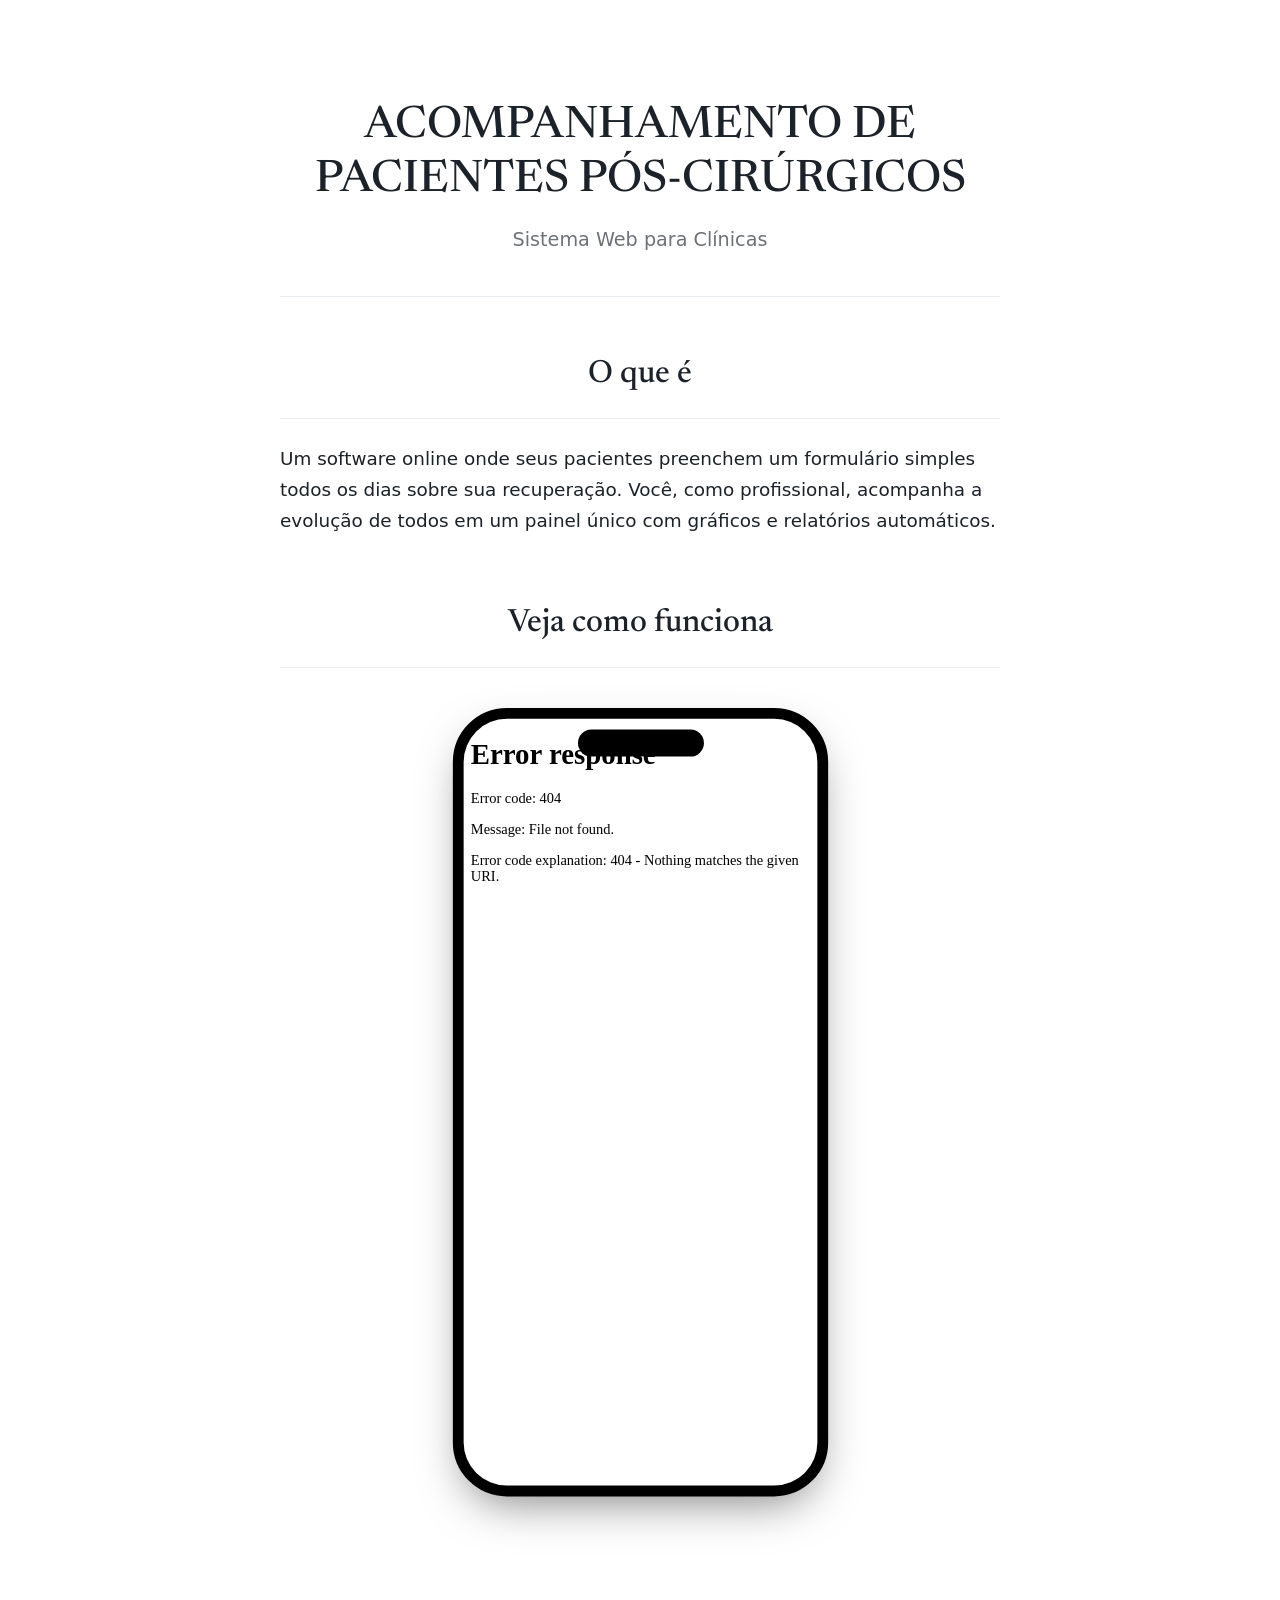
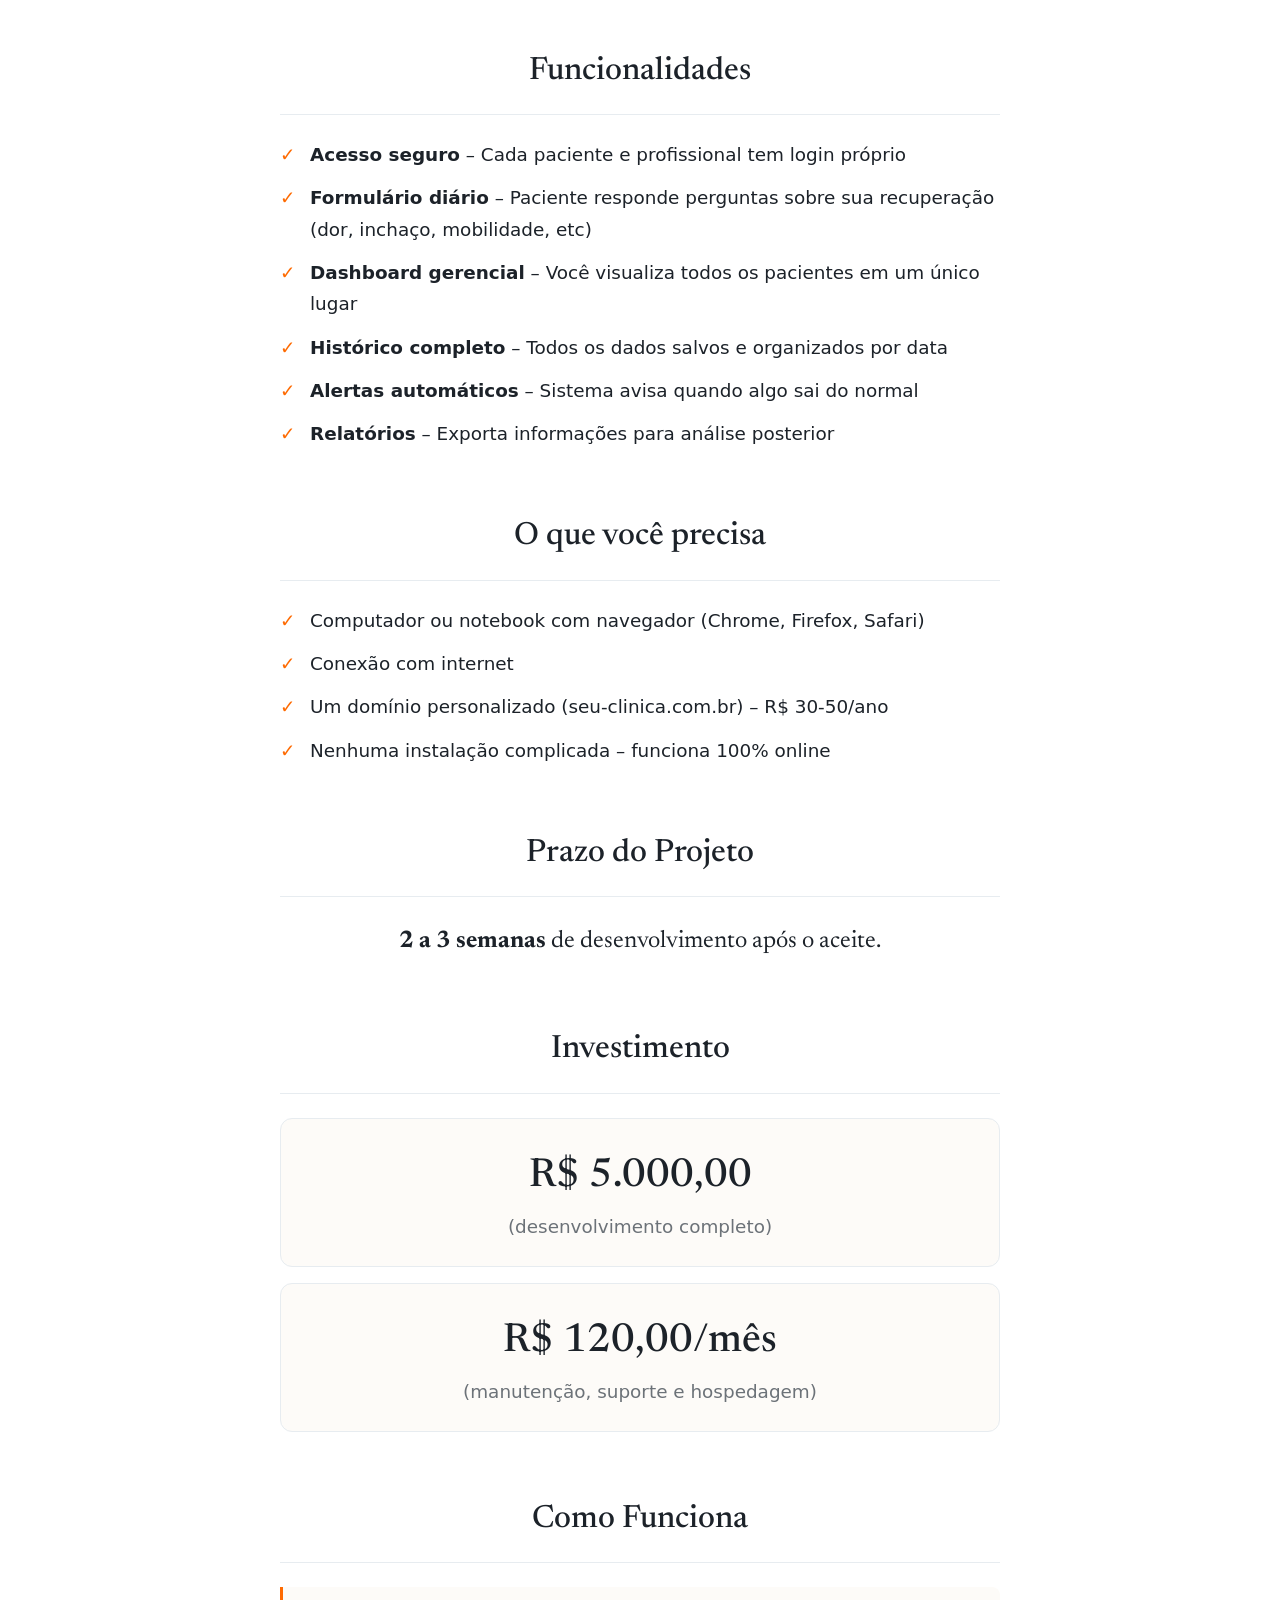
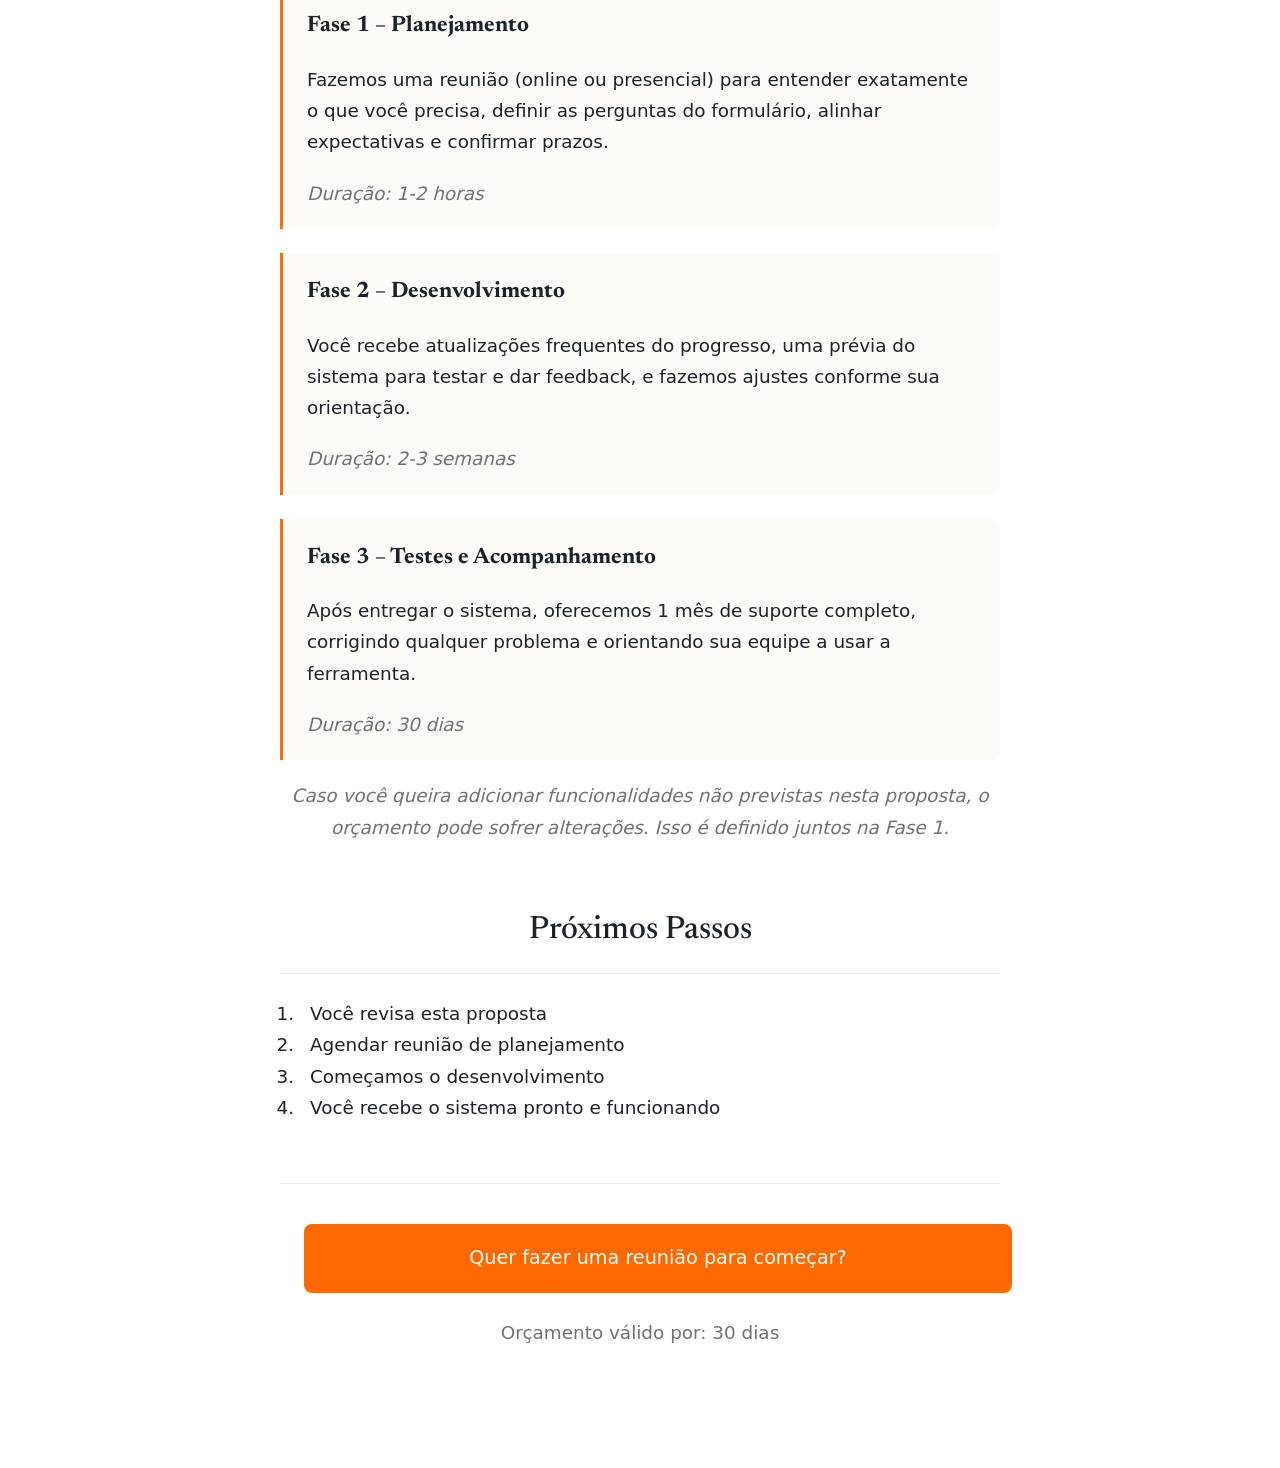
==== index.html @ 68b5a17e "Add files via upload" ====
<!DOCTYPE html>
<html lang="pt-BR">
<head>
    <meta charset="UTF-8">
    <meta name="viewport" content="width=device-width, initial-scale=1.0">
    <title>Proposta de Projeto | Acompanhamento Pós-Cirúrgico</title>
    <link rel="preconnect" href="https://fonts.googleapis.com">
    <link rel="preconnect" href="https://fonts.gstatic.com" crossorigin>
    <link href="https://fonts.googleapis.com/css2?family=Newsreader:ital,opsz,wght@0,6..72,400;0,6..72,500;0,6..72,700;1,6..72,400&display=swap" rel="stylesheet">
    <style>
        :root {
            --bg: oklch(100% 0 0);
            --surface: oklch(99% 0.005 80);
            --fg: oklch(25% 0.015 250);
            --muted: oklch(55% 0.012 250);
            --border: oklch(94% 0.008 250);
            --accent: oklch(70% 0.2 45);
            --font-display: 'Newsreader', 'Iowan Old Style', Georgia, serif;
            --font-body: system-ui, -apple-system, BlinkMacSystemFont, 'Segoe UI', Roboto, sans-serif;
        }

        body {
            background-color: var(--bg);
            color: var(--fg);
            font-family: var(--font-body);
            margin: 0;
            line-height: 1.7;
            font-size: 1.1rem;
        }

        .container {
            max-width: 720px;
            margin: 0 auto;
            padding: 40px 24px;
        }

        header {
            text-align: center;
            padding: 40px 0;
            border-bottom: 1px solid var(--border);
            margin-bottom: 50px;
        }

        header h1 {
            font-family: var(--font-display);
            font-size: 2.8rem;
            font-weight: 500;
            line-height: 1.2;
            margin: 0 0 16px 0;
        }

        header h2 {
            font-family: var(--font-body);
            font-size: 1.2rem;
            font-weight: 400;
            color: var(--muted);
            margin: 0;
        }

        section {
            margin-bottom: 60px;
        }

        h3 {
            font-family: var(--font-display);
            font-size: 2rem;
            font-weight: 500;
            margin-bottom: 24px;
            text-align: center;
            border-bottom: 1px solid var(--border);
            padding-bottom: 16px;
        }
        
        p, ul {
            margin-bottom: 20px;
        }

        ul {
            list-style: none;
            padding: 0;
        }

        ul li {
            position: relative;
            padding-left: 30px;
            margin-bottom: 12px;
        }

        ul li::before {
            content: '✓';
            position: absolute;
            left: 0;
            color: var(--accent);
            font-weight: 600;
        }

        .price-card {
            background: var(--surface);
            border: 1px solid var(--border);
            border-radius: 12px;
            padding: 24px;
            text-align: center;
            margin-bottom: 16px;
        }

        .price-card .price {
            font-family: var(--font-display);
            font-size: 2.5rem;
            font-weight: 500;
            margin: 0;
        }

        .price-card .description {
            color: var(--muted);
            margin: 0;
        }

        .timeline {
            display: flex;
            flex-direction: column;
            gap: 24px;
        }

        .timeline-item {
            background: var(--surface);
            border-left: 3px solid var(--accent);
            padding: 20px 24px;
            border-radius: 0 8px 8px 0;
        }
        
        .timeline-item h4 {
            font-family: var(--font-display);
            font-size: 1.4rem;
            margin: 0 0 8px 0;
        }
        .timeline-item em {
            color: var(--muted);
            font-style: italic;
        }

        .cta-button {
            display: block;
            width: 100%;
            padding: 18px;
            background-color: var(--accent);
            color: white;
            text-decoration: none;
            text-align: center;
            font-size: 1.2rem;
            font-weight: 500;
            border-radius: 8px;
            transition: opacity 0.2s ease;
        }
        .cta-button:hover {
            opacity: 0.9;
        }

        footer {
            text-align: center;
            padding: 40px 24px;
            border-top: 1px solid var(--border);
            color: var(--muted);
        }

        /* iPhone Frame */
        .iphone-frame {
            position: relative;
            width: 393px;
            height: 852px;
            margin: 40px auto;
            border: 12px solid black;
            border-radius: 60px;
            background: #111;
            box-shadow: 0 20px 50px -15px rgba(0,0,0,0.5);
            transform: scale(0.8);
            transform-origin: top center;
        }

        .iphone-frame .content {
            width: 100%;
            height: 100%;
            border-radius: 48px;
            overflow: hidden;
            background: white;
        }

        .iphone-frame iframe {
            width: 100%;
            height: 100%;
            border: none;
        }

        .iphone-frame .notch {
            position: absolute;
            top: 12px;
            left: 50%;
            transform: translateX(-50%);
            width: 140px;
            height: 30px;
            background: black;
            border-radius: 20px;
            z-index: 2;
        }
        
        @media (min-width: 768px) {
             body {
                font-size: 1.15rem;
             }
            .container {
                padding: 60px;
            }
             .iphone-frame {
                transform: scale(0.9);
            }
        }
    </style>
</head>
<body>

    <div class="container">
        <header>
            <h1>ACOMPANHAMENTO DE PACIENTES PÓS-CIRÚRGICOS</h1>
            <h2>Sistema Web para Clínicas</h2>
        </header>

        <main>
            <section id="o-que-e">
                <h3>O que é</h3>
                <p>Um software online onde seus pacientes preenchem um formulário simples todos os dias sobre sua recuperação. Você, como profissional, acompanha a evolução de todos em um painel único com gráficos e relatórios automáticos.</p>
            </section>
            
            <section id="demo">
                <h3>Veja como funciona</h3>
                <div class="iphone-frame">
                    <div class="notch"></div>
                    <div class="content">
                        <iframe src="form.html" title="Demonstração do Formulário"></iframe>
                    </div>
                </div>
            </section>

            <section id="funcionalidades">
                <h3>Funcionalidades</h3>
                <ul>
                    <li><strong>Acesso seguro</strong> – Cada paciente e profissional tem login próprio</li>
                    <li><strong>Formulário diário</strong> – Paciente responde perguntas sobre sua recuperação (dor, inchaço, mobilidade, etc)</li>
                    <li><strong>Dashboard gerencial</strong> – Você visualiza todos os pacientes em um único lugar</li>
                    <li><strong>Histórico completo</strong> – Todos os dados salvos e organizados por data</li>
                    <li><strong>Alertas automáticos</strong> – Sistema avisa quando algo sai do normal</li>
                    <li><strong>Relatórios</strong> – Exporta informações para análise posterior</li>
                </ul>
            </section>

            <section id="requisitos">
                <h3>O que você precisa</h3>
                 <ul>
                    <li>Computador ou notebook com navegador (Chrome, Firefox, Safari)</li>
                    <li>Conexão com internet</li>
                    <li>Um domínio personalizado (seu-clinica.com.br) – R$ 30-50/ano</li>
                    <li>Nenhuma instalação complicada – funciona 100% online</li>
                </ul>
            </section>

            <section id="prazo">
                <h3>Prazo do Projeto</h3>
                <p style="text-align: center; font-size: 1.5rem; font-family: var(--font-display);"><strong>2 a 3 semanas</strong> de desenvolvimento após o aceite.</p>
            </section>

            <section id="investimento">
                <h3>Investimento</h3>
                <div class="price-card">
                    <p class="price">R$ 5.000,00</p>
                    <p class="description">(desenvolvimento completo)</p>
                </div>
                <div class="price-card">
                    <p class="price">R$ 120,00/mês</p>
                    <p class="description">(manutenção, suporte e hospedagem)</p>
                </div>
            </section>

            <section id="como-funciona">
                <h3>Como Funciona</h3>
                <div class="timeline">
                    <div class="timeline-item">
                        <h4>Fase 1 – Planejamento</h4>
                        <p>Fazemos uma reunião (online ou presencial) para entender exatamente o que você precisa, definir as perguntas do formulário, alinhar expectativas e confirmar prazos.</p>
                        <em>Duração: 1-2 horas</em>
                    </div>
                    <div class="timeline-item">
                        <h4>Fase 2 – Desenvolvimento</h4>
                        <p>Você recebe atualizações frequentes do progresso, uma prévia do sistema para testar e dar feedback, e fazemos ajustes conforme sua orientação.</p>
                        <em>Duração: 2-3 semanas</em>
                    </div>
                    <div class="timeline-item">
                        <h4>Fase 3 – Testes e Acompanhamento</h4>
                        <p>Após entregar o sistema, oferecemos 1 mês de suporte completo, corrigindo qualquer problema e orientando sua equipe a usar a ferramenta.</p>
                        <em>Duração: 30 dias</em>
                    </div>
                </div>
                 <p style="margin-top: 20px; color: var(--muted); font-style: italic; text-align: center;">Caso você queira adicionar funcionalidades não previstas nesta proposta, o orçamento pode sofrer alterações. Isso é definido juntos na Fase 1.</p>
            </section>

            <section id="proximos-passos">
                <h3>Próximos Passos</h3>
                <ol style="list-style-type: decimal; padding-left: 20px;">
                    <li style="padding-left: 10px;">Você revisa esta proposta</li>
                    <li style="padding-left: 10px;">Agendar reunião de planejamento</li>
                    <li style="padding-left: 10px;">Começamos o desenvolvimento</li>
                    <li style="padding-left: 10px;">Você recebe o sistema pronto e funcionando</li>
                </ol>
            </section>
        </main>
        
        <footer>
            <a href="#" class="cta-button">Quer fazer uma reunião para começar?</a>
            <p style="margin-top: 24px;">Orçamento válido por: 30 dias</p>
        </footer>

    </div>

</body>
</html>
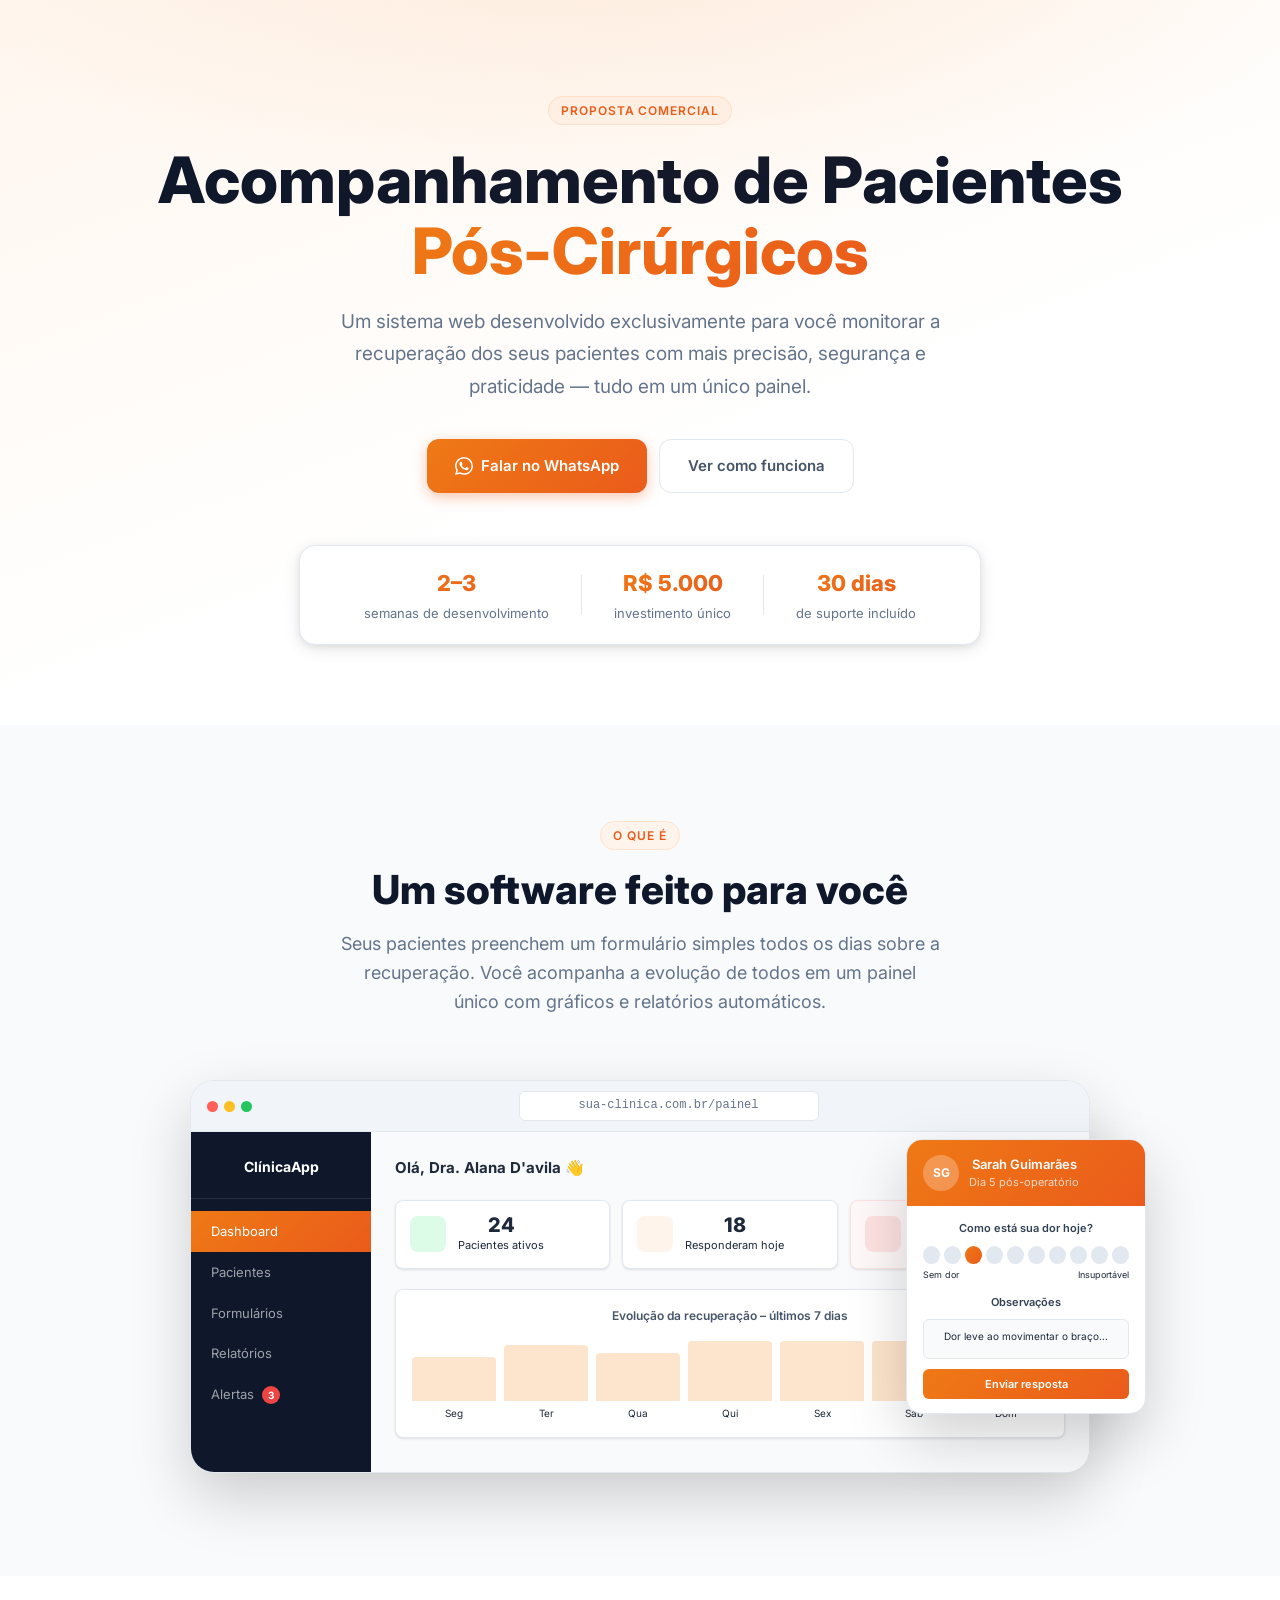
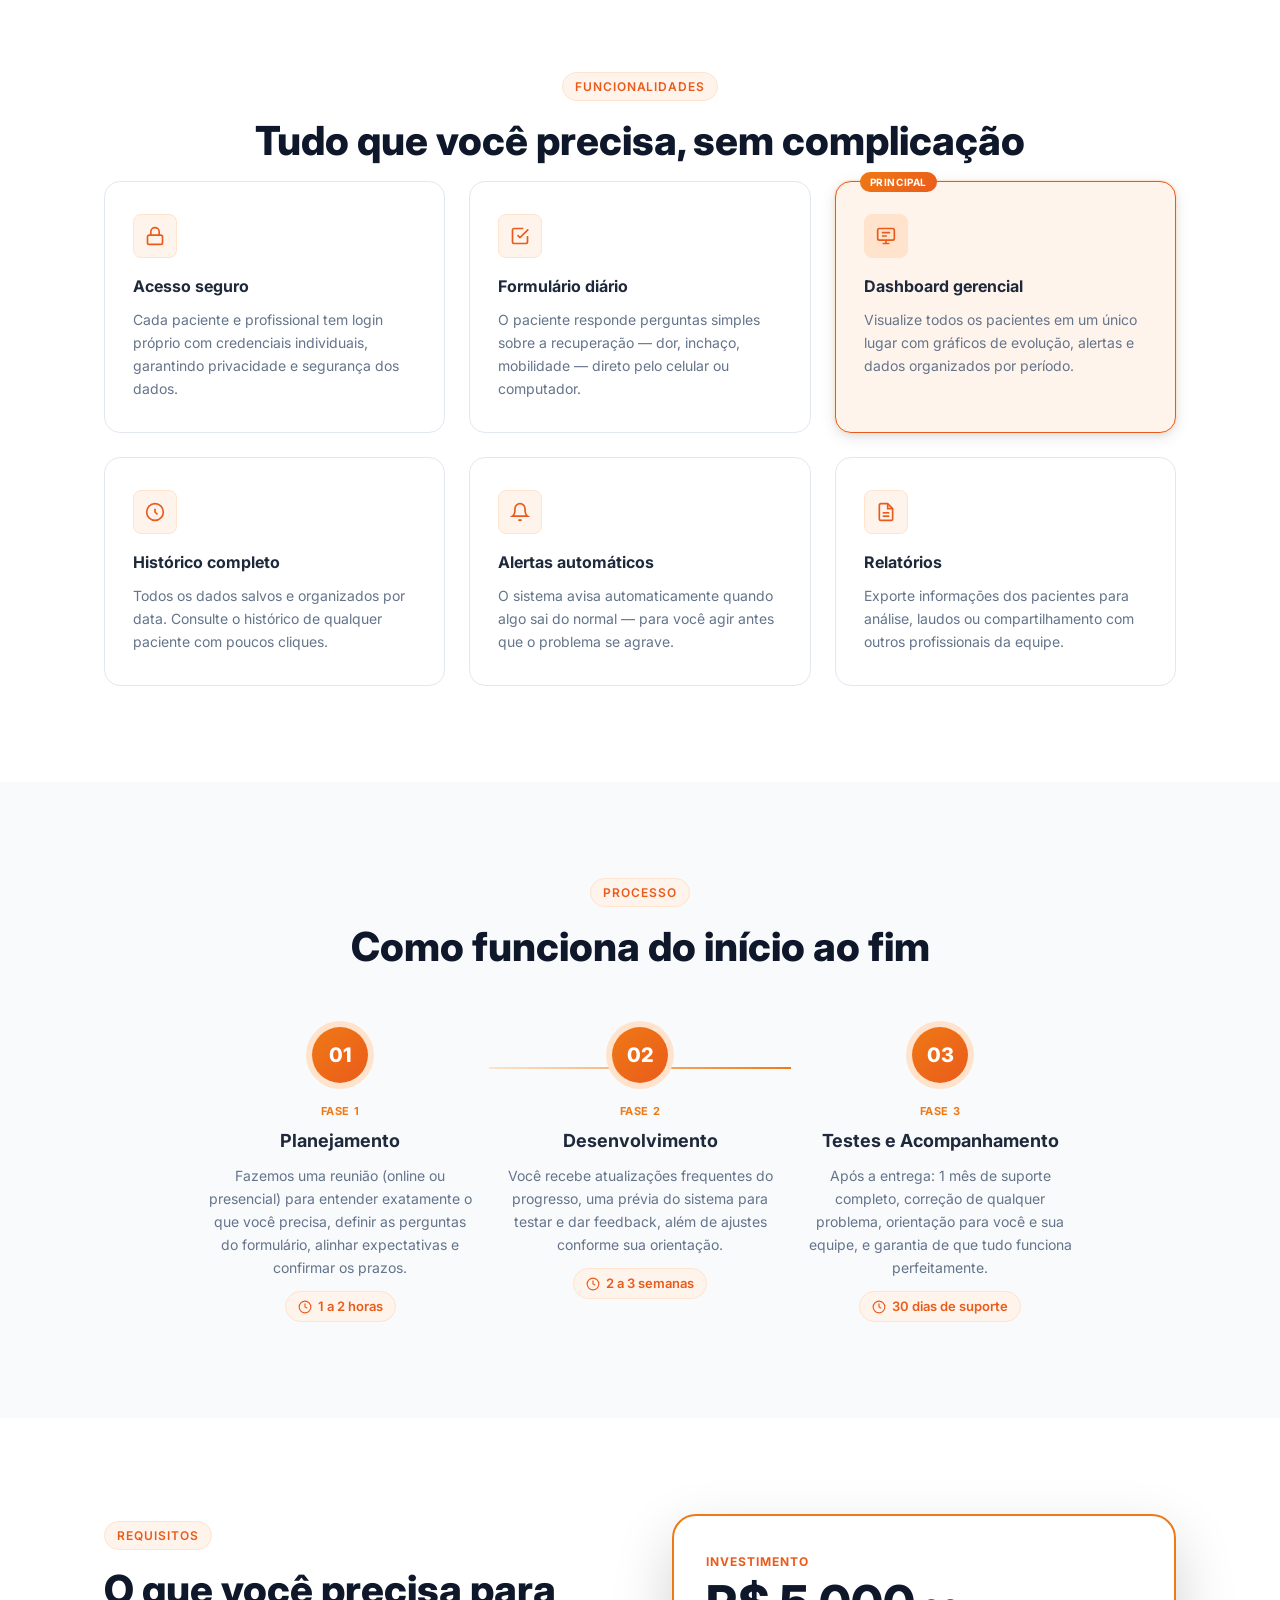
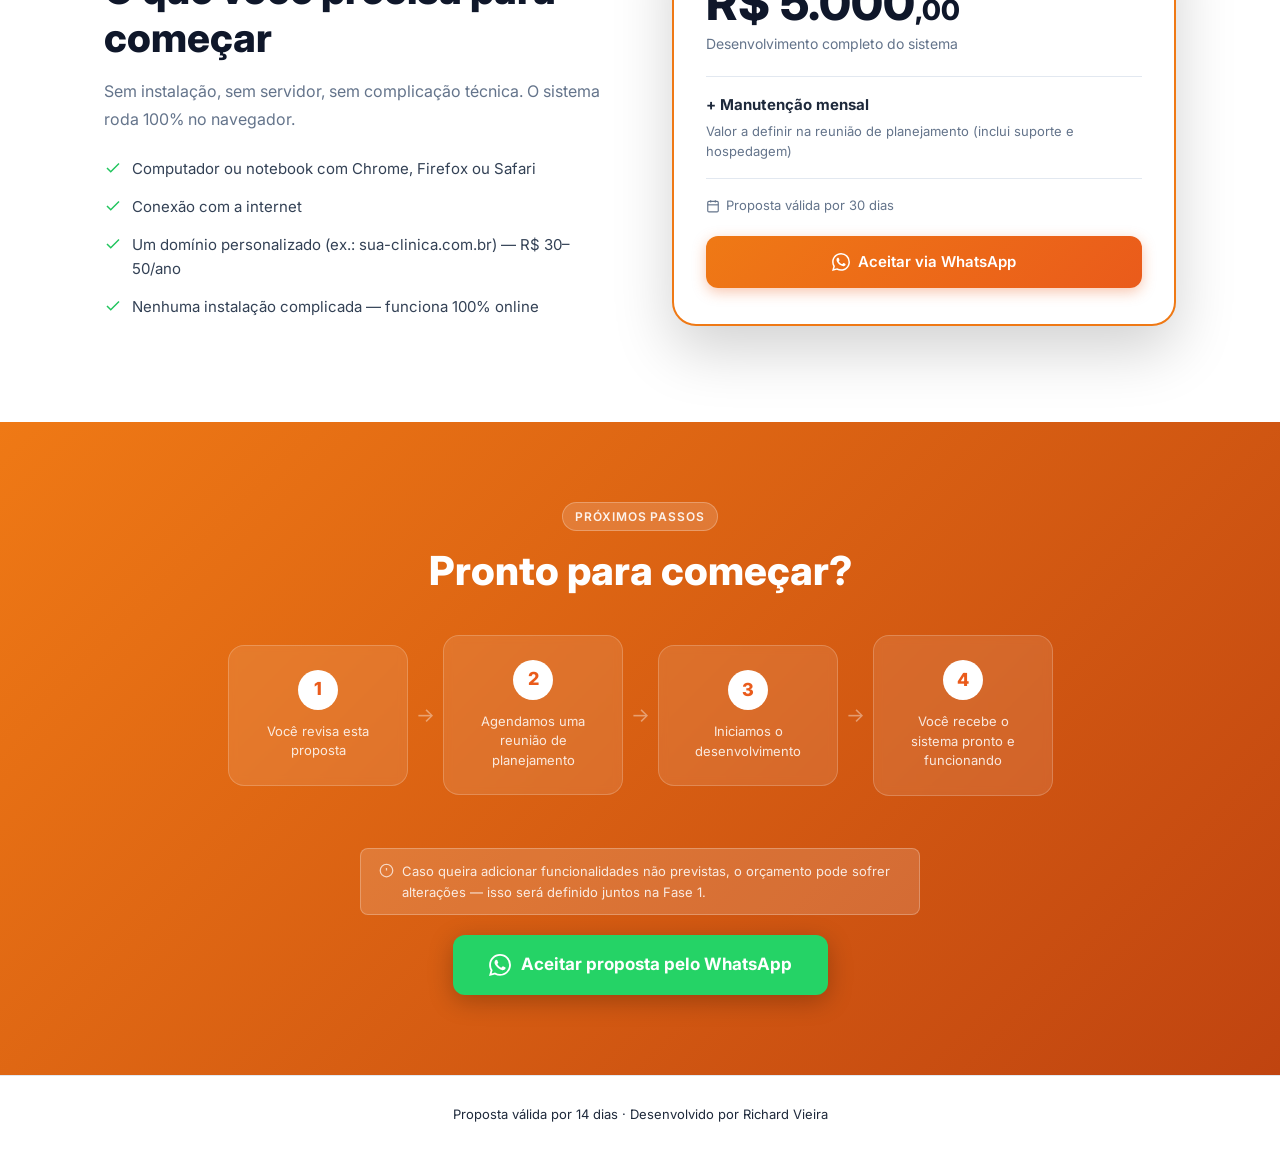
==== commit c1943caf: "Add files via upload" ====
--- a/index.html
+++ b/index.html
@@ -1,322 +1,375 @@
 <!DOCTYPE html>
 <html lang="pt-BR">
 <head>
-    <meta charset="UTF-8">
-    <meta name="viewport" content="width=device-width, initial-scale=1.0">
-    <title>Proposta de Projeto | Acompanhamento Pós-Cirúrgico</title>
-    <link rel="preconnect" href="https://fonts.googleapis.com">
-    <link rel="preconnect" href="https://fonts.gstatic.com" crossorigin>
-    <link href="https://fonts.googleapis.com/css2?family=Newsreader:ital,opsz,wght@0,6..72,400;0,6..72,500;0,6..72,700;1,6..72,400&display=swap" rel="stylesheet">
-    <style>
-        :root {
-            --bg: oklch(100% 0 0);
-            --surface: oklch(99% 0.005 80);
-            --fg: oklch(25% 0.015 250);
-            --muted: oklch(55% 0.012 250);
-            --border: oklch(94% 0.008 250);
-            --accent: oklch(70% 0.2 45);
-            --font-display: 'Newsreader', 'Iowan Old Style', Georgia, serif;
-            --font-body: system-ui, -apple-system, BlinkMacSystemFont, 'Segoe UI', Roboto, sans-serif;
-        }
-
-        body {
-            background-color: var(--bg);
-            color: var(--fg);
-            font-family: var(--font-body);
-            margin: 0;
-            line-height: 1.7;
-            font-size: 1.1rem;
-        }
-
-        .container {
-            max-width: 720px;
-            margin: 0 auto;
-            padding: 40px 24px;
-        }
-
-        header {
-            text-align: center;
-            padding: 40px 0;
-            border-bottom: 1px solid var(--border);
-            margin-bottom: 50px;
-        }
-
-        header h1 {
-            font-family: var(--font-display);
-            font-size: 2.8rem;
-            font-weight: 500;
-            line-height: 1.2;
-            margin: 0 0 16px 0;
-        }
-
-        header h2 {
-            font-family: var(--font-body);
-            font-size: 1.2rem;
-            font-weight: 400;
-            color: var(--muted);
-            margin: 0;
-        }
-
-        section {
-            margin-bottom: 60px;
-        }
-
-        h3 {
-            font-family: var(--font-display);
-            font-size: 2rem;
-            font-weight: 500;
-            margin-bottom: 24px;
-            text-align: center;
-            border-bottom: 1px solid var(--border);
-            padding-bottom: 16px;
-        }
-        
-        p, ul {
-            margin-bottom: 20px;
-        }
-
-        ul {
-            list-style: none;
-            padding: 0;
-        }
-
-        ul li {
-            position: relative;
-            padding-left: 30px;
-            margin-bottom: 12px;
-        }
-
-        ul li::before {
-            content: '✓';
-            position: absolute;
-            left: 0;
-            color: var(--accent);
-            font-weight: 600;
-        }
-
-        .price-card {
-            background: var(--surface);
-            border: 1px solid var(--border);
-            border-radius: 12px;
-            padding: 24px;
-            text-align: center;
-            margin-bottom: 16px;
-        }
-
-        .price-card .price {
-            font-family: var(--font-display);
-            font-size: 2.5rem;
-            font-weight: 500;
-            margin: 0;
-        }
-
-        .price-card .description {
-            color: var(--muted);
-            margin: 0;
-        }
-
-        .timeline {
-            display: flex;
-            flex-direction: column;
-            gap: 24px;
-        }
-
-        .timeline-item {
-            background: var(--surface);
-            border-left: 3px solid var(--accent);
-            padding: 20px 24px;
-            border-radius: 0 8px 8px 0;
-        }
-        
-        .timeline-item h4 {
-            font-family: var(--font-display);
-            font-size: 1.4rem;
-            margin: 0 0 8px 0;
-        }
-        .timeline-item em {
-            color: var(--muted);
-            font-style: italic;
-        }
-
-        .cta-button {
-            display: block;
-            width: 100%;
-            padding: 18px;
-            background-color: var(--accent);
-            color: white;
-            text-decoration: none;
-            text-align: center;
-            font-size: 1.2rem;
-            font-weight: 500;
-            border-radius: 8px;
-            transition: opacity 0.2s ease;
-        }
-        .cta-button:hover {
-            opacity: 0.9;
-        }
-
-        footer {
-            text-align: center;
-            padding: 40px 24px;
-            border-top: 1px solid var(--border);
-            color: var(--muted);
-        }
-
-        /* iPhone Frame */
-        .iphone-frame {
-            position: relative;
-            width: 393px;
-            height: 852px;
-            margin: 40px auto;
-            border: 12px solid black;
-            border-radius: 60px;
-            background: #111;
-            box-shadow: 0 20px 50px -15px rgba(0,0,0,0.5);
-            transform: scale(0.8);
-            transform-origin: top center;
-        }
-
-        .iphone-frame .content {
-            width: 100%;
-            height: 100%;
-            border-radius: 48px;
-            overflow: hidden;
-            background: white;
-        }
-
-        .iphone-frame iframe {
-            width: 100%;
-            height: 100%;
-            border: none;
-        }
-
-        .iphone-frame .notch {
-            position: absolute;
-            top: 12px;
-            left: 50%;
-            transform: translateX(-50%);
-            width: 140px;
-            height: 30px;
-            background: black;
-            border-radius: 20px;
-            z-index: 2;
-        }
-        
-        @media (min-width: 768px) {
-             body {
-                font-size: 1.15rem;
-             }
-            .container {
-                padding: 60px;
-            }
-             .iphone-frame {
-                transform: scale(0.9);
-            }
-        }
-    </style>
+  <meta charset="UTF-8" />
+  <meta name="viewport" content="width=device-width, initial-scale=1.0" />
+  <title>Proposta Comercial – Sistema de Acompanhamento Pós-Cirúrgico</title>
+  <link rel="preconnect" href="https://fonts.googleapis.com" />
+  <link rel="preconnect" href="https://fonts.gstatic.com" crossorigin />
+  <link href="https://fonts.googleapis.com/css2?family=Inter:wght@300;400;500;600;700;800&display=swap" rel="stylesheet" />
+  <link rel="stylesheet" href="style.css" />
 </head>
 <body>
 
-    <div class="container">
-        <header>
-            <h1>ACOMPANHAMENTO DE PACIENTES PÓS-CIRÚRGICOS</h1>
-            <h2>Sistema Web para Clínicas</h2>
-        </header>
-
-        <main>
-            <section id="o-que-e">
-                <h3>O que é</h3>
-                <p>Um software online onde seus pacientes preenchem um formulário simples todos os dias sobre sua recuperação. Você, como profissional, acompanha a evolução de todos em um painel único com gráficos e relatórios automáticos.</p>
-            </section>
-            
-            <section id="demo">
-                <h3>Veja como funciona</h3>
-                <div class="iphone-frame">
-                    <div class="notch"></div>
-                    <div class="content">
-                        <iframe src="form.html" title="Demonstração do Formulário"></iframe>
-                    </div>
+  <!-- HERO -->
+  <section class="hero">
+    <div class="container">
+      <div class="badge">Proposta Comercial</div>
+      <h1>Acompanhamento de Pacientes<br /><span>Pós-Cirúrgicos</span></h1>
+      <p class="hero-sub">Um sistema web desenvolvido exclusivamente para você monitorar a recuperação dos seus pacientes com mais precisão, segurança e praticidade — tudo em um único painel.</p>
+      <div class="hero-actions">
+        <a href="https://wa.me/5585981444246?text=Ol%C3%A1%2C+tenho+interesse+na+proposta+do+sistema+de+acompanhamento+p%C3%B3s-cir%C3%BArgico!" target="_blank" rel="noopener" class="btn btn-primary">
+          <svg viewBox="0 0 24 24" fill="currentColor" width="18" height="18"><path d="M17.472 14.382c-.297-.149-1.758-.867-2.03-.967-.273-.099-.471-.148-.67.15-.197.297-.767.966-.94 1.164-.173.199-.347.223-.644.075-.297-.15-1.255-.463-2.39-1.475-.883-.788-1.48-1.761-1.653-2.059-.173-.297-.018-.458.13-.606.134-.133.298-.347.446-.52.149-.174.198-.298.298-.497.099-.198.05-.371-.025-.52-.075-.149-.669-1.612-.916-2.207-.242-.579-.487-.5-.669-.51-.173-.008-.371-.01-.57-.01-.198 0-.52.074-.792.372-.272.297-1.04 1.016-1.04 2.479 0 1.462 1.065 2.875 1.213 3.074.149.198 2.096 3.2 5.077 4.487.709.306 1.262.489 1.694.625.712.227 1.36.195 1.871.118.571-.085 1.758-.719 2.006-1.413.248-.694.248-1.289.173-1.413-.074-.124-.272-.198-.57-.347m-5.421 7.403h-.004a9.87 9.87 0 0 1-5.031-1.378l-.361-.214-3.741.982.998-3.648-.235-.374a9.86 9.86 0 0 1-1.51-5.26c.001-5.45 4.436-9.884 9.888-9.884 2.64 0 5.122 1.03 6.988 2.898a9.825 9.825 0 0 1 2.893 6.994c-.003 5.45-4.437 9.884-9.885 9.884m8.413-18.297A11.815 11.815 0 0 0 12.05 0C5.495 0 .16 5.335.157 11.892c0 2.096.547 4.142 1.588 5.945L.057 24l6.305-1.654a11.882 11.882 0 0 0 5.683 1.448h.005c6.554 0 11.89-5.335 11.893-11.893a11.821 11.821 0 0 0-3.48-8.413Z"/></svg>
+          Falar no WhatsApp
+        </a>
+        <a href="#whatis" class="btn btn-ghost">Ver como funciona</a>
+      </div>
+      <div class="hero-stats">
+        <div class="stat">
+          <span class="stat-value">2–3</span>
+          <span class="stat-label">semanas de desenvolvimento</span>
+        </div>
+        <div class="stat-divider"></div>
+        <div class="stat">
+          <span class="stat-value">R$ 5.000</span>
+          <span class="stat-label">investimento único</span>
+        </div>
+        <div class="stat-divider"></div>
+        <div class="stat">
+          <span class="stat-value">30 dias</span>
+          <span class="stat-label">de suporte incluído</span>
+        </div>
+      </div>
+    </div>
+    <div class="hero-bg"></div>
+  </section>
+
+  <!-- O QUE É -->
+  <section class="what-is" id="whatis">
+    <div class="container">
+      <div class="section-label">O que é</div>
+      <h2>Um software feito para você</h2>
+      <p class="section-sub">Seus pacientes preenchem um formulário simples todos os dias sobre a recuperação. Você acompanha a evolução de todos em um painel único com gráficos e relatórios automáticos.</p>
+      <div class="mockup-wrapper">
+        <div class="mockup-browser">
+          <div class="browser-bar">
+            <div class="browser-dots">
+              <span></span><span></span><span></span>
+            </div>
+            <div class="browser-url">sua-clinica.com.br/painel</div>
+          </div>
+          <div class="browser-content">
+            <div class="dashboard-preview">
+              <div class="dash-sidebar">
+                <div class="dash-logo">ClínicaApp</div>
+                <nav class="dash-nav">
+                  <div class="dash-nav-item active">Dashboard</div>
+                  <div class="dash-nav-item">Pacientes</div>
+                  <div class="dash-nav-item">Formulários</div>
+                  <div class="dash-nav-item">Relatórios</div>
+                  <div class="dash-nav-item">Alertas <span class="badge-alert">3</span></div>
+                </nav>
+              </div>
+              <div class="dash-main">
+                <div class="dash-header">
+                  <h4>Olá, Dra. Alana D'avila 👋</h4>
+                  <div class="dash-date">09 de maio, 2026</div>
                 </div>
-            </section>
-
-            <section id="funcionalidades">
-                <h3>Funcionalidades</h3>
-                <ul>
-                    <li><strong>Acesso seguro</strong> – Cada paciente e profissional tem login próprio</li>
-                    <li><strong>Formulário diário</strong> – Paciente responde perguntas sobre sua recuperação (dor, inchaço, mobilidade, etc)</li>
-                    <li><strong>Dashboard gerencial</strong> – Você visualiza todos os pacientes em um único lugar</li>
-                    <li><strong>Histórico completo</strong> – Todos os dados salvos e organizados por data</li>
-                    <li><strong>Alertas automáticos</strong> – Sistema avisa quando algo sai do normal</li>
-                    <li><strong>Relatórios</strong> – Exporta informações para análise posterior</li>
-                </ul>
-            </section>
-
-            <section id="requisitos">
-                <h3>O que você precisa</h3>
-                 <ul>
-                    <li>Computador ou notebook com navegador (Chrome, Firefox, Safari)</li>
-                    <li>Conexão com internet</li>
-                    <li>Um domínio personalizado (seu-clinica.com.br) – R$ 30-50/ano</li>
-                    <li>Nenhuma instalação complicada – funciona 100% online</li>
-                </ul>
-            </section>
-
-            <section id="prazo">
-                <h3>Prazo do Projeto</h3>
-                <p style="text-align: center; font-size: 1.5rem; font-family: var(--font-display);"><strong>2 a 3 semanas</strong> de desenvolvimento após o aceite.</p>
-            </section>
-
-            <section id="investimento">
-                <h3>Investimento</h3>
-                <div class="price-card">
-                    <p class="price">R$ 5.000,00</p>
-                    <p class="description">(desenvolvimento completo)</p>
+                <div class="dash-cards">
+                  <div class="dash-card">
+                    <div class="dash-card-icon green"></div>
+                    <div>
+                      <div class="dash-card-value">24</div>
+                      <div class="dash-card-label">Pacientes ativos</div>
+                    </div>
+                  </div>
+                  <div class="dash-card">
+                    <div class="dash-card-icon blue"></div>
+                    <div>
+                      <div class="dash-card-value">18</div>
+                      <div class="dash-card-label">Responderam hoje</div>
+                    </div>
+                  </div>
+                  <div class="dash-card alert-card">
+                    <div class="dash-card-icon red"></div>
+                    <div>
+                      <div class="dash-card-value">3</div>
+                      <div class="dash-card-label">Precisam de atenção</div>
+                    </div>
+                  </div>
                 </div>
-                <div class="price-card">
-                    <p class="price">R$ 120,00/mês</p>
-                    <p class="description">(manutenção, suporte e hospedagem)</p>
+                <div class="dash-chart-area">
+                  <div class="chart-title">Evolução da recuperação – últimos 7 dias</div>
+                  <div class="chart-bars">
+                    <div class="chart-bar-wrap">
+                      <div class="chart-bar" style="height: 55%"></div>
+                      <div class="chart-bar-label">Seg</div>
+                    </div>
+                    <div class="chart-bar-wrap">
+                      <div class="chart-bar" style="height: 70%"></div>
+                      <div class="chart-bar-label">Ter</div>
+                    </div>
+                    <div class="chart-bar-wrap">
+                      <div class="chart-bar" style="height: 60%"></div>
+                      <div class="chart-bar-label">Qua</div>
+                    </div>
+                    <div class="chart-bar-wrap">
+                      <div class="chart-bar" style="height: 80%"></div>
+                      <div class="chart-bar-label">Qui</div>
+                    </div>
+                    <div class="chart-bar-wrap">
+                      <div class="chart-bar" style="height: 75%"></div>
+                      <div class="chart-bar-label">Sex</div>
+                    </div>
+                    <div class="chart-bar-wrap">
+                      <div class="chart-bar" style="height: 90%"></div>
+                      <div class="chart-bar-label">Sáb</div>
+                    </div>
+                    <div class="chart-bar-wrap">
+                      <div class="chart-bar highlight" style="height: 88%"></div>
+                      <div class="chart-bar-label">Dom</div>
+                    </div>
+                  </div>
                 </div>
-            </section>
-
-            <section id="como-funciona">
-                <h3>Como Funciona</h3>
-                <div class="timeline">
-                    <div class="timeline-item">
-                        <h4>Fase 1 – Planejamento</h4>
-                        <p>Fazemos uma reunião (online ou presencial) para entender exatamente o que você precisa, definir as perguntas do formulário, alinhar expectativas e confirmar prazos.</p>
-                        <em>Duração: 1-2 horas</em>
-                    </div>
-                    <div class="timeline-item">
-                        <h4>Fase 2 – Desenvolvimento</h4>
-                        <p>Você recebe atualizações frequentes do progresso, uma prévia do sistema para testar e dar feedback, e fazemos ajustes conforme sua orientação.</p>
-                        <em>Duração: 2-3 semanas</em>
-                    </div>
-                    <div class="timeline-item">
-                        <h4>Fase 3 – Testes e Acompanhamento</h4>
-                        <p>Após entregar o sistema, oferecemos 1 mês de suporte completo, corrigindo qualquer problema e orientando sua equipe a usar a ferramenta.</p>
-                        <em>Duração: 30 dias</em>
-                    </div>
-                </div>
-                 <p style="margin-top: 20px; color: var(--muted); font-style: italic; text-align: center;">Caso você queira adicionar funcionalidades não previstas nesta proposta, o orçamento pode sofrer alterações. Isso é definido juntos na Fase 1.</p>
-            </section>
-
-            <section id="proximos-passos">
-                <h3>Próximos Passos</h3>
-                <ol style="list-style-type: decimal; padding-left: 20px;">
-                    <li style="padding-left: 10px;">Você revisa esta proposta</li>
-                    <li style="padding-left: 10px;">Agendar reunião de planejamento</li>
-                    <li style="padding-left: 10px;">Começamos o desenvolvimento</li>
-                    <li style="padding-left: 10px;">Você recebe o sistema pronto e funcionando</li>
-                </ol>
-            </section>
-        </main>
-        
-        <footer>
-            <a href="#" class="cta-button">Quer fazer uma reunião para começar?</a>
-            <p style="margin-top: 24px;">Orçamento válido por: 30 dias</p>
-        </footer>
-
-    </div>
-
+              </div>
+            </div>
+          </div>
+        </div>
+        <!-- Floating form card -->
+        <div class="float-form">
+          <div class="float-form-header">
+            <div class="float-avatar">SG</div>
+            <div>
+              <div class="float-name">Sarah Guimarães</div>
+              <div class="float-day">Dia 5 pós-operatório</div>
+            </div>
+          </div>
+          <div class="float-form-body">
+            <div class="form-question">Como está sua dor hoje?</div>
+            <div class="form-scale">
+              <div class="scale-dot"></div>
+              <div class="scale-dot"></div>
+              <div class="scale-dot active"></div>
+              <div class="scale-dot"></div>
+              <div class="scale-dot"></div>
+              <div class="scale-dot"></div>
+              <div class="scale-dot"></div>
+              <div class="scale-dot"></div>
+              <div class="scale-dot"></div>
+              <div class="scale-dot"></div>
+            </div>
+            <div class="scale-labels"><span>Sem dor</span><span>Insuportável</span></div>
+            <div class="form-question" style="margin-top:12px">Observações</div>
+            <div class="form-input-mock">Dor leve ao movimentar o braço...</div>
+            <button class="form-submit-btn">Enviar resposta</button>
+          </div>
+        </div>
+      </div>
+    </div>
+  </section>
+
+  <!-- FUNCIONALIDADES -->
+  <section class="features" id="funcionalidades">
+    <div class="container">
+      <div class="section-label">Funcionalidades</div>
+      <h2>Tudo que você precisa, sem complicação</h2>
+      <div class="features-grid">
+
+        <div class="feature-card">
+          <div class="feature-icon">
+            <svg viewBox="0 0 24 24" fill="none" stroke="currentColor" stroke-width="2"><rect x="3" y="11" width="18" height="11" rx="2"/><path d="M7 11V7a5 5 0 0 1 10 0v4"/></svg>
+          </div>
+          <h3>Acesso seguro</h3>
+          <p>Cada paciente e profissional tem login próprio com credenciais individuais, garantindo privacidade e segurança dos dados.</p>
+        </div>
+
+        <div class="feature-card">
+          <div class="feature-icon">
+            <svg viewBox="0 0 24 24" fill="none" stroke="currentColor" stroke-width="2"><path d="M9 11l3 3L22 4"/><path d="M21 12v7a2 2 0 0 1-2 2H5a2 2 0 0 1-2-2V5a2 2 0 0 1 2-2h11"/></svg>
+          </div>
+          <h3>Formulário diário</h3>
+          <p>O paciente responde perguntas simples sobre a recuperação — dor, inchaço, mobilidade — direto pelo celular ou computador.</p>
+        </div>
+
+        <div class="feature-card featured">
+          <div class="feature-badge">Principal</div>
+          <div class="feature-icon">
+            <svg viewBox="0 0 24 24" fill="none" stroke="currentColor" stroke-width="2"><rect x="2" y="3" width="20" height="14" rx="2"/><path d="M8 21h8M12 17v4"/><path d="M7 8h10M7 12h6"/></svg>
+          </div>
+          <h3>Dashboard gerencial</h3>
+          <p>Visualize todos os pacientes em um único lugar com gráficos de evolução, alertas e dados organizados por período.</p>
+        </div>
+
+        <div class="feature-card">
+          <div class="feature-icon">
+            <svg viewBox="0 0 24 24" fill="none" stroke="currentColor" stroke-width="2"><path d="M12 8v4l3 3"/><circle cx="12" cy="12" r="10"/></svg>
+          </div>
+          <h3>Histórico completo</h3>
+          <p>Todos os dados salvos e organizados por data. Consulte o histórico de qualquer paciente com poucos cliques.</p>
+        </div>
+
+        <div class="feature-card">
+          <div class="feature-icon">
+            <svg viewBox="0 0 24 24" fill="none" stroke="currentColor" stroke-width="2"><path d="M18 8A6 6 0 0 0 6 8c0 7-3 9-3 9h18s-3-2-3-9"/><path d="M13.73 21a2 2 0 0 1-3.46 0"/></svg>
+          </div>
+          <h3>Alertas automáticos</h3>
+          <p>O sistema avisa automaticamente quando algo sai do normal — para você agir antes que o problema se agrave.</p>
+        </div>
+
+        <div class="feature-card">
+          <div class="feature-icon">
+            <svg viewBox="0 0 24 24" fill="none" stroke="currentColor" stroke-width="2"><path d="M14 2H6a2 2 0 0 0-2 2v16a2 2 0 0 0 2 2h12a2 2 0 0 0 2-2V8z"/><polyline points="14 2 14 8 20 8"/><line x1="16" y1="13" x2="8" y2="13"/><line x1="16" y1="17" x2="8" y2="17"/></svg>
+          </div>
+          <h3>Relatórios</h3>
+          <p>Exporte informações dos pacientes para análise, laudos ou compartilhamento com outros profissionais da equipe.</p>
+        </div>
+
+      </div>
+    </div>
+  </section>
+
+  <!-- COMO FUNCIONA -->
+  <section class="how-it-works" id="como-funciona">
+    <div class="container">
+      <div class="section-label">Processo</div>
+      <h2>Como funciona do início ao fim</h2>
+      <div class="timeline">
+
+        <div class="timeline-item">
+          <div class="timeline-number">01</div>
+          <div class="timeline-content">
+            <div class="timeline-phase">Fase 1</div>
+            <h3>Planejamento</h3>
+            <p>Fazemos uma reunião (online ou presencial) para entender exatamente o que você precisa, definir as perguntas do formulário, alinhar expectativas e confirmar os prazos.</p>
+            <div class="timeline-duration">
+              <svg viewBox="0 0 24 24" fill="none" stroke="currentColor" stroke-width="2"><circle cx="12" cy="12" r="10"/><polyline points="12 6 12 12 16 14"/></svg>
+              1 a 2 horas
+            </div>
+          </div>
+        </div>
+
+        <div class="timeline-item">
+          <div class="timeline-number">02</div>
+          <div class="timeline-content">
+            <div class="timeline-phase">Fase 2</div>
+            <h3>Desenvolvimento</h3>
+            <p>Você recebe atualizações frequentes do progresso, uma prévia do sistema para testar e dar feedback, além de ajustes conforme sua orientação.</p>
+            <div class="timeline-duration">
+              <svg viewBox="0 0 24 24" fill="none" stroke="currentColor" stroke-width="2"><circle cx="12" cy="12" r="10"/><polyline points="12 6 12 12 16 14"/></svg>
+              2 a 3 semanas
+            </div>
+          </div>
+        </div>
+
+        <div class="timeline-item">
+          <div class="timeline-number">03</div>
+          <div class="timeline-content">
+            <div class="timeline-phase">Fase 3</div>
+            <h3>Testes e Acompanhamento</h3>
+            <p>Após a entrega: 1 mês de suporte completo, correção de qualquer problema, orientação para você e sua equipe, e garantia de que tudo funciona perfeitamente.</p>
+            <div class="timeline-duration">
+              <svg viewBox="0 0 24 24" fill="none" stroke="currentColor" stroke-width="2"><circle cx="12" cy="12" r="10"/><polyline points="12 6 12 12 16 14"/></svg>
+              30 dias de suporte
+            </div>
+          </div>
+        </div>
+
+      </div>
+    </div>
+  </section>
+
+  <!-- O QUE VOCÊ PRECISA -->
+  <section class="requirements">
+    <div class="container two-col">
+      <div class="requirements-text">
+        <div class="section-label">Requisitos</div>
+        <h2>O que você precisa para começar</h2>
+        <p>Sem instalação, sem servidor, sem complicação técnica. O sistema roda 100% no navegador.</p>
+        <ul class="req-list">
+          <li>
+            <svg viewBox="0 0 24 24" fill="none" stroke="currentColor" stroke-width="2"><polyline points="20 6 9 17 4 12"/></svg>
+            Computador ou notebook com Chrome, Firefox ou Safari
+          </li>
+          <li>
+            <svg viewBox="0 0 24 24" fill="none" stroke="currentColor" stroke-width="2"><polyline points="20 6 9 17 4 12"/></svg>
+            Conexão com a internet
+          </li>
+          <li>
+            <svg viewBox="0 0 24 24" fill="none" stroke="currentColor" stroke-width="2"><polyline points="20 6 9 17 4 12"/></svg>
+            Um domínio personalizado (ex.: sua-clinica.com.br) — R$ 30–50/ano
+          </li>
+          <li>
+            <svg viewBox="0 0 24 24" fill="none" stroke="currentColor" stroke-width="2"><polyline points="20 6 9 17 4 12"/></svg>
+            Nenhuma instalação complicada — funciona 100% online
+          </li>
+        </ul>
+      </div>
+      <div class="investment-card">
+        <div class="investment-label">Investimento</div>
+        <div class="investment-price">R$ 5.000<span>,00</span></div>
+        <div class="investment-desc">Desenvolvimento completo do sistema</div>
+        <div class="investment-divider"></div>
+        <div class="investment-extra">+ Manutenção mensal</div>
+        <div class="investment-extra-desc">Valor a definir na reunião de planejamento (inclui suporte e hospedagem)</div>
+        <div class="investment-divider"></div>
+        <div class="investment-validity">
+          <svg viewBox="0 0 24 24" fill="none" stroke="currentColor" stroke-width="2"><rect x="3" y="4" width="18" height="18" rx="2"/><line x1="16" y1="2" x2="16" y2="6"/><line x1="8" y1="2" x2="8" y2="6"/><line x1="3" y1="10" x2="21" y2="10"/></svg>
+          Proposta válida por 30 dias
+        </div>
+        <a href="https://wa.me/5585981444246?text=Ol%C3%A1%2C+tenho+interesse+na+proposta+do+sistema+de+acompanhamento+p%C3%B3s-cir%C3%BArgico!" target="_blank" rel="noopener" class="btn btn-primary full-width">
+          <svg viewBox="0 0 24 24" fill="currentColor" width="18" height="18"><path d="M17.472 14.382c-.297-.149-1.758-.867-2.03-.967-.273-.099-.471-.148-.67.15-.197.297-.767.966-.94 1.164-.173.199-.347.223-.644.075-.297-.15-1.255-.463-2.39-1.475-.883-.788-1.48-1.761-1.653-2.059-.173-.297-.018-.458.13-.606.134-.133.298-.347.446-.52.149-.174.198-.298.298-.497.099-.198.05-.371-.025-.52-.075-.149-.669-1.612-.916-2.207-.242-.579-.487-.5-.669-.51-.173-.008-.371-.01-.57-.01-.198 0-.52.074-.792.372-.272.297-1.04 1.016-1.04 2.479 0 1.462 1.065 2.875 1.213 3.074.149.198 2.096 3.2 5.077 4.487.709.306 1.262.489 1.694.625.712.227 1.36.195 1.871.118.571-.085 1.758-.719 2.006-1.413.248-.694.248-1.289.173-1.413-.074-.124-.272-.198-.57-.347m-5.421 7.403h-.004a9.87 9.87 0 0 1-5.031-1.378l-.361-.214-3.741.982.998-3.648-.235-.374a9.86 9.86 0 0 1-1.51-5.26c.001-5.45 4.436-9.884 9.888-9.884 2.64 0 5.122 1.03 6.988 2.898a9.825 9.825 0 0 1 2.893 6.994c-.003 5.45-4.437 9.884-9.885 9.884m8.413-18.297A11.815 11.815 0 0 0 12.05 0C5.495 0 .16 5.335.157 11.892c0 2.096.547 4.142 1.588 5.945L.057 24l6.305-1.654a11.882 11.882 0 0 0 5.683 1.448h.005c6.554 0 11.89-5.335 11.893-11.893a11.821 11.821 0 0 0-3.48-8.413Z"/></svg>
+          Aceitar via WhatsApp
+        </a>
+      </div>
+    </div>
+  </section>
+
+  <!-- PRÓXIMOS PASSOS + CTA -->
+  <section class="next-steps" id="proximos-passos">
+    <div class="container">
+      <div class="section-label">Próximos passos</div>
+      <h2>Pronto para começar?</h2>
+      <div class="steps-grid">
+        <div class="step">
+          <div class="step-num">1</div>
+          <p>Você revisa esta proposta</p>
+        </div>
+        <div class="step-arrow">→</div>
+        <div class="step">
+          <div class="step-num">2</div>
+          <p>Agendamos uma reunião de planejamento</p>
+        </div>
+        <div class="step-arrow">→</div>
+        <div class="step">
+          <div class="step-num">3</div>
+          <p>Iniciamos o desenvolvimento</p>
+        </div>
+        <div class="step-arrow">→</div>
+        <div class="step">
+          <div class="step-num">4</div>
+          <p>Você recebe o sistema pronto e funcionando</p>
+        </div>
+      </div>
+      <div class="cta-whatsapp">
+        <p class="cta-note">
+          <svg viewBox="0 0 24 24" fill="none" stroke="currentColor" stroke-width="2"><circle cx="12" cy="12" r="10"/><line x1="12" y1="8" x2="12" y2="12"/><line x1="12" y1="16" x2="12.01" y2="16"/></svg>
+          Caso queira adicionar funcionalidades não previstas, o orçamento pode sofrer alterações — isso será definido juntos na Fase 1.
+        </p>
+        <a href="https://wa.me/5585981444246?text=Ol%C3%A1%2C+tenho+interesse+na+proposta+do+sistema+de+acompanhamento+p%C3%B3s-cir%C3%BArgico!" target="_blank" rel="noopener" class="btn btn-whatsapp">
+          <svg viewBox="0 0 24 24" fill="currentColor" width="22" height="22"><path d="M17.472 14.382c-.297-.149-1.758-.867-2.03-.967-.273-.099-.471-.148-.67.15-.197.297-.767.966-.94 1.164-.173.199-.347.223-.644.075-.297-.15-1.255-.463-2.39-1.475-.883-.788-1.48-1.761-1.653-2.059-.173-.297-.018-.458.13-.606.134-.133.298-.347.446-.52.149-.174.198-.298.298-.497.099-.198.05-.371-.025-.52-.075-.149-.669-1.612-.916-2.207-.242-.579-.487-.5-.669-.51-.173-.008-.371-.01-.57-.01-.198 0-.52.074-.792.372-.272.297-1.04 1.016-1.04 2.479 0 1.462 1.065 2.875 1.213 3.074.149.198 2.096 3.2 5.077 4.487.709.306 1.262.489 1.694.625.712.227 1.36.195 1.871.118.571-.085 1.758-.719 2.006-1.413.248-.694.248-1.289.173-1.413-.074-.124-.272-.198-.57-.347m-5.421 7.403h-.004a9.87 9.87 0 0 1-5.031-1.378l-.361-.214-3.741.982.998-3.648-.235-.374a9.86 9.86 0 0 1-1.51-5.26c.001-5.45 4.436-9.884 9.888-9.884 2.64 0 5.122 1.03 6.988 2.898a9.825 9.825 0 0 1 2.893 6.994c-.003 5.45-4.437 9.884-9.885 9.884m8.413-18.297A11.815 11.815 0 0 0 12.05 0C5.495 0 .16 5.335.157 11.892c0 2.096.547 4.142 1.588 5.945L.057 24l6.305-1.654a11.882 11.882 0 0 0 5.683 1.448h.005c6.554 0 11.89-5.335 11.893-11.893a11.821 11.821 0 0 0-3.48-8.413Z"/></svg>
+          Aceitar proposta pelo WhatsApp
+        </a>
+      </div>
+    </div>
+  </section>
+
+  <!-- FOOTER -->
+  <footer class="footer">
+    <div class="container">
+      <p>Proposta válida por 14 dias · Desenvolvido por Richard Vieira</p>
+    </div>
+  </footer>
+
+  <script src="script.js"></script>
 </body>
 </html>
--- a/style.css
+++ b/style.css
@@ -0,0 +1,884 @@
+/* ============================================================
+   BASE
+   ============================================================ */
+*, *::before, *::after { box-sizing: border-box; margin: 0; padding: 0; }
+
+:root {
+  /* Brand – laranja */
+  --brand-start: #ef7915;
+  --brand-end:   #ea5b1b;
+  --brand-gradient: linear-gradient(135deg, #ef7915 0%, #ea5b1b 100%);
+  --brand-gradient-hover: linear-gradient(135deg, #e06e10 0%, #d95015 100%);
+
+  /* Aliases blue → brand (mantidos para não quebrar referências internas) */
+  --blue-50:  #fff4ec;
+  --blue-100: #ffe3cc;
+  --blue-500: #ef7915;
+  --blue-600: #ea5b1b;
+  --blue-700: #d95015;
+  --blue-900: #7a2800;
+
+  --slate-50:  #f8fafc;
+  --slate-100: #f1f5f9;
+  --slate-200: #e2e8f0;
+  --slate-300: #cbd5e1;
+  --slate-500: #64748b;
+  --slate-600: #475569;
+  --slate-700: #334155;
+  --slate-800: #1e293b;
+  --slate-900: #0f172a;
+
+  --green-500: #22c55e;
+  --green-100: #dcfce7;
+  --red-500:   #ef4444;
+  --red-100:   #fee2e2;
+  --amber-400: #fbbf24;
+
+  --radius-sm: 8px;
+  --radius-md: 12px;
+  --radius-lg: 16px;
+  --radius-xl: 24px;
+
+  --shadow-sm: 0 1px 3px rgba(0,0,0,.08), 0 1px 2px rgba(0,0,0,.04);
+  --shadow-md: 0 4px 16px rgba(0,0,0,.10), 0 2px 6px rgba(0,0,0,.06);
+  --shadow-lg: 0 12px 40px rgba(0,0,0,.14), 0 4px 12px rgba(0,0,0,.08);
+  --shadow-xl: 0 24px 60px rgba(0,0,0,.18);
+
+  --font: 'Inter', system-ui, sans-serif;
+}
+
+html { scroll-behavior: smooth; }
+
+body {
+  font-family: var(--font);
+  color: var(--slate-800);
+  background: #fff;
+  line-height: 1.6;
+  -webkit-font-smoothing: antialiased;
+}
+
+.container {
+  max-width: 1120px;
+  margin: 0 auto;
+  padding: 0 24px;
+}
+
+.two-col {
+  display: grid;
+  grid-template-columns: 1fr 1fr;
+  gap: 64px;
+  align-items: center;
+}
+
+/* ============================================================
+   TYPOGRAPHY HELPERS
+   ============================================================ */
+.section-label {
+  display: inline-block;
+  font-size: 12px;
+  font-weight: 600;
+  letter-spacing: .08em;
+  text-transform: uppercase;
+  color: var(--blue-600);
+  background: var(--blue-50);
+  border: 1px solid var(--blue-100);
+  padding: 4px 12px;
+  border-radius: 100px;
+  margin-bottom: 16px;
+}
+
+h2 {
+  font-size: clamp(28px, 4vw, 40px);
+  font-weight: 800;
+  color: var(--slate-900);
+  line-height: 1.2;
+  margin-bottom: 16px;
+}
+
+.section-sub {
+  font-size: 18px;
+  color: var(--slate-500);
+  max-width: 600px;
+  margin: 0 auto 48px;
+  text-align: center;
+}
+
+/* ============================================================
+   BUTTONS
+   ============================================================ */
+.btn {
+  display: inline-flex;
+  align-items: center;
+  gap: 8px;
+  padding: 14px 28px;
+  border-radius: var(--radius-md);
+  font-size: 15px;
+  font-weight: 600;
+  text-decoration: none;
+  cursor: pointer;
+  transition: all .18s ease;
+  border: none;
+  font-family: var(--font);
+}
+
+.btn-primary {
+  background: var(--brand-gradient);
+  color: #fff;
+  box-shadow: 0 4px 14px rgba(234,91,27,.35);
+}
+.btn-primary:hover {
+  background: var(--brand-gradient-hover);
+  transform: translateY(-1px);
+  box-shadow: 0 6px 20px rgba(234,91,27,.45);
+}
+.btn-primary:active { transform: translateY(0); }
+
+.btn-ghost {
+  background: transparent;
+  color: var(--slate-600);
+  border: 1.5px solid var(--slate-200);
+}
+.btn-ghost:hover {
+  background: var(--slate-50);
+  border-color: var(--slate-300);
+}
+
+.btn.full-width { width: 100%; justify-content: center; }
+
+.btn-icon { width: 16px; height: 16px; flex-shrink: 0; }
+
+/* ============================================================
+   HERO
+   ============================================================ */
+.hero {
+  position: relative;
+  padding: 96px 0 80px;
+  text-align: center;
+  overflow: hidden;
+  background: linear-gradient(160deg, #fff6ee 0%, #fff 60%);
+}
+
+.hero-bg {
+  position: absolute;
+  inset: 0;
+  background: radial-gradient(ellipse 80% 60% at 50% -10%, rgba(239,121,21,.1) 0%, transparent 70%);
+  pointer-events: none;
+}
+
+.hero .badge {
+  display: inline-block;
+  font-size: 12px;
+  font-weight: 600;
+  letter-spacing: .08em;
+  text-transform: uppercase;
+  color: var(--blue-600);
+  background: var(--blue-50);
+  border: 1px solid var(--blue-100);
+  padding: 4px 12px;
+  border-radius: 100px;
+  margin-bottom: 20px;
+}
+
+.hero h1 {
+  font-size: clamp(36px, 6vw, 64px);
+  font-weight: 800;
+  line-height: 1.1;
+  color: var(--slate-900);
+  margin-bottom: 20px;
+}
+
+.hero h1 span {
+  background: var(--brand-gradient);
+  -webkit-background-clip: text;
+  -webkit-text-fill-color: transparent;
+  background-clip: text;
+}
+
+.hero-sub {
+  font-size: 19px;
+  color: var(--slate-500);
+  max-width: 600px;
+  margin: 0 auto 36px;
+  line-height: 1.7;
+}
+
+.hero-actions {
+  display: flex;
+  gap: 12px;
+  justify-content: center;
+  flex-wrap: wrap;
+  margin-bottom: 52px;
+}
+
+.hero-stats {
+  display: flex;
+  align-items: center;
+  justify-content: center;
+  gap: 0;
+  background: #fff;
+  border: 1px solid var(--slate-200);
+  border-radius: var(--radius-lg);
+  box-shadow: var(--shadow-md);
+  padding: 20px 32px;
+  display: inline-flex;
+}
+
+.stat { text-align: center; padding: 0 32px; }
+.stat-value {
+  display: block; font-size: 22px; font-weight: 800;
+  background: var(--brand-gradient);
+  -webkit-background-clip: text;
+  -webkit-text-fill-color: transparent;
+  background-clip: text;
+}
+.stat-label { display: block; font-size: 13px; color: var(--slate-500); margin-top: 2px; }
+.stat-divider { width: 1px; height: 40px; background: var(--slate-200); }
+
+/* ============================================================
+   WHAT IS / MOCKUP
+   ============================================================ */
+.what-is {
+  padding: 96px 0;
+  text-align: center;
+  background: var(--slate-50);
+}
+
+.mockup-wrapper {
+  position: relative;
+  display: inline-block;
+  max-width: 900px;
+  width: 100%;
+  margin-top: 16px;
+}
+
+.mockup-browser {
+  background: #fff;
+  border-radius: var(--radius-xl);
+  box-shadow: var(--shadow-xl);
+  overflow: hidden;
+  border: 1px solid var(--slate-200);
+}
+
+.browser-bar {
+  background: var(--slate-100);
+  border-bottom: 1px solid var(--slate-200);
+  padding: 10px 16px;
+  display: flex;
+  align-items: center;
+  gap: 12px;
+}
+
+.browser-dots { display: flex; gap: 6px; }
+.browser-dots span {
+  width: 11px; height: 11px; border-radius: 50%;
+  background: var(--slate-300);
+}
+.browser-dots span:nth-child(1) { background: #ff5f57; }
+.browser-dots span:nth-child(2) { background: var(--amber-400); }
+.browser-dots span:nth-child(3) { background: var(--green-500); }
+
+.browser-url {
+  background: #fff;
+  border: 1px solid var(--slate-200);
+  border-radius: 6px;
+  padding: 4px 12px;
+  font-size: 12px;
+  color: var(--slate-500);
+  font-family: monospace;
+  flex: 1;
+  text-align: center;
+  max-width: 300px;
+  margin: 0 auto;
+}
+
+.browser-content { padding: 0; }
+
+/* Dashboard preview */
+.dashboard-preview {
+  display: flex;
+  min-height: 340px;
+  width: 100%;
+  overflow: hidden;
+}
+
+.dash-sidebar {
+  width: 180px;
+  background: var(--slate-900);
+  padding: 24px 0;
+  flex-shrink: 0;
+}
+
+.dash-logo {
+  font-size: 14px;
+  font-weight: 700;
+  color: #fff;
+  padding: 0 20px 20px;
+  border-bottom: 1px solid rgba(255,255,255,.1);
+  margin-bottom: 12px;
+}
+
+.dash-nav-item {
+  padding: 10px 20px;
+  font-size: 13px;
+  color: rgba(255,255,255,.6);
+  cursor: pointer;
+  display: flex;
+  align-items: center;
+  gap: 8px;
+  transition: all .15s;
+}
+.dash-nav-item:hover { background: rgba(255,255,255,.08); color: #fff; }
+.dash-nav-item.active { background: var(--brand-gradient); color: #fff; }
+
+.badge-alert {
+  background: var(--red-500);
+  color: #fff;
+  border-radius: 100px;
+  padding: 1px 6px;
+  font-size: 10px;
+  font-weight: 700;
+}
+
+.dash-main { flex: 1 1 0; min-width: 0; width: 0; padding: 24px; background: var(--slate-50); overflow: hidden; }
+
+.dash-header {
+  display: flex;
+  justify-content: space-between;
+  align-items: center;
+  margin-bottom: 20px;
+}
+.dash-header h4 { font-size: 15px; font-weight: 700; color: var(--slate-800); }
+.dash-date { font-size: 12px; color: var(--slate-400); }
+
+.dash-cards { display: flex; gap: 12px; margin-bottom: 20px; }
+
+.dash-card {
+  flex: 1;
+  background: #fff;
+  border-radius: var(--radius-sm);
+  padding: 14px;
+  border: 1px solid var(--slate-200);
+  display: flex;
+  align-items: center;
+  gap: 12px;
+  box-shadow: var(--shadow-sm);
+}
+.alert-card { border-color: var(--red-100); background: #fff8f8; }
+
+.dash-card-icon {
+  width: 36px; height: 36px; border-radius: 8px; flex-shrink: 0;
+}
+.dash-card-icon.green { background: var(--green-100); }
+.dash-card-icon.blue  { background: var(--blue-50); }
+.dash-card-icon.red   { background: var(--red-100); }
+
+.dash-card-value { font-size: 20px; font-weight: 800; color: var(--slate-800); line-height: 1; }
+.dash-card-label { font-size: 11px; color: var(--slate-400); margin-top: 2px; }
+
+.dash-chart-area {
+  background: #fff;
+  border: 1px solid var(--slate-200);
+  border-radius: var(--radius-sm);
+  padding: 16px;
+  box-shadow: var(--shadow-sm);
+}
+.chart-title { font-size: 12px; font-weight: 600; color: var(--slate-600); margin-bottom: 16px; }
+
+.chart-bars {
+  display: flex;
+  align-items: flex-end;
+  gap: 8px;
+  height: 80px;
+}
+.chart-bar-wrap { flex: 1; display: flex; flex-direction: column; align-items: center; gap: 4px; height: 100%; justify-content: flex-end; }
+.chart-bar {
+  width: 100%;
+  background: #fde4cc;
+  border-radius: 4px 4px 0 0;
+  transition: height .5s ease;
+}
+.chart-bar.highlight { background: var(--brand-gradient); }
+.chart-bar-label { font-size: 10px; color: var(--slate-400); }
+
+/* Floating form card */
+.float-form {
+  position: absolute;
+  right: -56px;
+  top: 50%;
+  transform: translateY(-50%);
+  width: 240px;
+  background: #fff;
+  border-radius: var(--radius-lg);
+  box-shadow: var(--shadow-xl);
+  border: 1px solid var(--slate-200);
+  overflow: hidden;
+}
+
+.float-form-header {
+  background: var(--brand-gradient);
+  padding: 14px 16px;
+  display: flex;
+  align-items: center;
+  gap: 10px;
+}
+
+.float-avatar {
+  width: 36px; height: 36px; border-radius: 50%;
+  background: rgba(255,255,255,.25);
+  color: #fff;
+  font-size: 12px;
+  font-weight: 700;
+  display: flex; align-items: center; justify-content: center;
+}
+
+.float-name { font-size: 13px; font-weight: 600; color: #fff; }
+.float-day  { font-size: 11px; color: rgba(255,255,255,.75); }
+
+.float-form-body { padding: 14px 16px; }
+
+.form-question { font-size: 11px; font-weight: 600; color: var(--slate-700); margin-bottom: 8px; }
+
+.form-scale {
+  display: flex; gap: 4px; margin-bottom: 4px;
+}
+.scale-dot {
+  width: 18px; height: 18px; border-radius: 50%;
+  background: var(--slate-200); cursor: pointer; transition: background .15s;
+}
+.scale-dot.active { background: var(--brand-gradient); }
+
+.scale-labels {
+  display: flex; justify-content: space-between;
+  font-size: 9px; color: var(--slate-400);
+  margin-bottom: 10px;
+}
+
+.form-input-mock {
+  background: var(--slate-50);
+  border: 1px solid var(--slate-200);
+  border-radius: 6px;
+  padding: 8px 10px;
+  font-size: 10px;
+  color: var(--slate-400);
+  margin-bottom: 10px;
+  min-height: 40px;
+}
+
+.form-submit-btn {
+  width: 100%;
+  background: var(--brand-gradient);
+  color: #fff;
+  border: none;
+  border-radius: 6px;
+  padding: 8px;
+  font-size: 11px;
+  font-weight: 600;
+  cursor: pointer;
+  font-family: var(--font);
+}
+
+/* ============================================================
+   FEATURES
+   ============================================================ */
+.features {
+  padding: 96px 0;
+  text-align: center;
+}
+
+.features-grid {
+  display: grid;
+  grid-template-columns: repeat(3, 1fr);
+  gap: 24px;
+  margin-top: 8px;
+}
+
+.feature-card {
+  background: #fff;
+  border: 1px solid var(--slate-200);
+  border-radius: var(--radius-lg);
+  padding: 32px 28px;
+  text-align: left;
+  transition: all .2s ease;
+  position: relative;
+}
+
+.feature-card:hover {
+  border-color: var(--brand-start);
+  box-shadow: var(--shadow-lg);
+  transform: translateY(-2px);
+}
+
+.feature-card.featured {
+  border-color: var(--brand-end);
+  background: var(--blue-50);
+  box-shadow: 0 0 0 1px #fde4cc, var(--shadow-md);
+}
+
+.feature-badge {
+  position: absolute;
+  top: -10px;
+  left: 24px;
+  background: var(--brand-gradient);
+  color: #fff;
+  font-size: 10px;
+  font-weight: 700;
+  letter-spacing: .06em;
+  text-transform: uppercase;
+  padding: 2px 10px;
+  border-radius: 100px;
+}
+
+.feature-icon {
+  width: 44px; height: 44px;
+  background: var(--blue-50);
+  border: 1px solid var(--blue-100);
+  border-radius: var(--radius-sm);
+  display: flex; align-items: center; justify-content: center;
+  margin-bottom: 16px;
+  color: var(--blue-600);
+}
+
+.feature-icon svg { width: 20px; height: 20px; }
+.feature-card.featured .feature-icon { background: var(--blue-100); }
+
+.feature-card h3 { font-size: 16px; font-weight: 700; margin-bottom: 8px; color: var(--slate-800); }
+.feature-card p  { font-size: 14px; color: var(--slate-500); line-height: 1.65; }
+
+/* ============================================================
+   HOW IT WORKS / TIMELINE
+   ============================================================ */
+.how-it-works {
+  padding: 96px 0;
+  background: var(--slate-50);
+  text-align: center;
+}
+
+.how-it-works h2 { margin-bottom: 56px; }
+
+.timeline {
+  display: flex;
+  gap: 0;
+  position: relative;
+  max-width: 900px;
+  margin: 0 auto;
+}
+
+.timeline::before {
+  content: '';
+  position: absolute;
+  top: 40px;
+  left: calc(33.33% - 1px);
+  right: calc(33.33% - 1px);
+  height: 2px;
+  background: linear-gradient(90deg, #fde4cc, #ef7915);
+}
+
+.timeline-item { flex: 1; padding: 0 16px; text-align: center; }
+
+.timeline-number {
+  width: 56px; height: 56px;
+  background: var(--brand-gradient);
+  color: #fff;
+  font-size: 20px;
+  font-weight: 800;
+  border-radius: 50%;
+  display: flex; align-items: center; justify-content: center;
+  margin: 0 auto 20px;
+  position: relative;
+  z-index: 1;
+  box-shadow: 0 0 0 6px #ffe3cc;
+}
+
+.timeline-phase {
+  font-size: 11px;
+  font-weight: 700;
+  letter-spacing: .06em;
+  text-transform: uppercase;
+  color: var(--brand-start);
+  margin-bottom: 6px;
+}
+
+.timeline-content h3 { font-size: 18px; font-weight: 700; margin-bottom: 8px; }
+.timeline-content p  { font-size: 14px; color: var(--slate-500); line-height: 1.65; }
+
+.timeline-duration {
+  display: inline-flex;
+  align-items: center;
+  gap: 6px;
+  font-size: 13px;
+  font-weight: 600;
+  color: var(--brand-end);
+  background: var(--blue-50);
+  border: 1px solid var(--blue-100);
+  padding: 4px 12px;
+  border-radius: 100px;
+  margin-top: 12px;
+}
+.timeline-duration svg { width: 14px; height: 14px; }
+
+/* ============================================================
+   REQUIREMENTS + INVESTMENT
+   ============================================================ */
+.requirements { padding: 96px 0; }
+
+.requirements-text p {
+  color: var(--slate-500);
+  font-size: 16px;
+  margin-bottom: 24px;
+  line-height: 1.7;
+}
+
+.req-list { list-style: none; display: flex; flex-direction: column; gap: 14px; }
+
+.req-list li {
+  display: flex;
+  align-items: flex-start;
+  gap: 10px;
+  font-size: 15px;
+  color: var(--slate-700);
+}
+.req-list li svg {
+  width: 18px; height: 18px;
+  color: var(--green-500);
+  flex-shrink: 0;
+  margin-top: 2px;
+}
+
+.investment-card {
+  background: #fff;
+  border: 2px solid var(--brand-start);
+  border-radius: var(--radius-xl);
+  padding: 36px 32px;
+  box-shadow: var(--shadow-xl);
+}
+
+.investment-label {
+  font-size: 12px;
+  font-weight: 700;
+  letter-spacing: .08em;
+  text-transform: uppercase;
+  color: var(--brand-end);
+  margin-bottom: 8px;
+}
+
+.investment-price {
+  font-size: 48px;
+  font-weight: 800;
+  color: var(--slate-900);
+  line-height: 1;
+  margin-bottom: 6px;
+}
+.investment-price span { font-size: 28px; }
+
+.investment-desc { font-size: 14px; color: var(--slate-500); margin-bottom: 20px; }
+.investment-divider { height: 1px; background: var(--slate-200); margin: 16px 0; }
+
+.investment-extra { font-size: 15px; font-weight: 700; color: var(--slate-800); }
+.investment-extra-desc { font-size: 13px; color: var(--slate-500); margin-top: 4px; margin-bottom: 4px; }
+
+.investment-validity {
+  display: flex; align-items: center; gap: 6px;
+  font-size: 13px; color: var(--slate-500);
+  margin-bottom: 20px;
+}
+.investment-validity svg { width: 14px; height: 14px; flex-shrink: 0; }
+
+/* ============================================================
+   NEXT STEPS
+   ============================================================ */
+.next-steps {
+  padding: 80px 0;
+  background: linear-gradient(135deg, #ef7915 0%, #c04410 100%);
+  text-align: center;
+}
+
+.next-steps .section-label {
+  background: rgba(255,255,255,.15);
+  border-color: rgba(255,255,255,.25);
+  color: rgba(255,255,255,.9);
+}
+
+.next-steps h2 { color: #fff; margin-bottom: 40px; }
+
+.steps-grid {
+  display: flex;
+  align-items: center;
+  justify-content: center;
+  gap: 8px;
+  flex-wrap: wrap;
+}
+
+.step {
+  background: rgba(255,255,255,.1);
+  border: 1px solid rgba(255,255,255,.2);
+  border-radius: var(--radius-lg);
+  padding: 24px 20px;
+  width: 180px;
+  text-align: center;
+  backdrop-filter: blur(4px);
+}
+
+.step-num {
+  width: 40px; height: 40px;
+  background: #fff;
+  color: var(--brand-end);
+  border-radius: 50%;
+  font-size: 18px;
+  font-weight: 800;
+  display: flex; align-items: center; justify-content: center;
+  margin: 0 auto 12px;
+}
+
+.step p { font-size: 13px; color: rgba(255,255,255,.85); line-height: 1.5; }
+
+.step-arrow { font-size: 20px; color: rgba(255,255,255,.4); }
+
+/* CTA WhatsApp dentro de next-steps */
+.cta-whatsapp {
+  margin-top: 52px;
+  display: flex;
+  flex-direction: column;
+  align-items: center;
+  gap: 20px;
+}
+
+.cta-note {
+  display: inline-flex;
+  align-items: flex-start;
+  gap: 8px;
+  background: rgba(255,255,255,.15);
+  border: 1px solid rgba(255,255,255,.25);
+  border-radius: var(--radius-sm);
+  padding: 12px 18px;
+  font-size: 13px;
+  color: rgba(255,255,255,.85);
+  line-height: 1.6;
+  max-width: 560px;
+  text-align: left;
+}
+.cta-note svg { width: 15px; height: 15px; flex-shrink: 0; margin-top: 2px; color: rgba(255,255,255,.7); }
+
+.btn-whatsapp {
+  display: inline-flex;
+  align-items: center;
+  gap: 10px;
+  padding: 16px 36px;
+  border-radius: var(--radius-md);
+  font-size: 17px;
+  font-weight: 700;
+  text-decoration: none;
+  background: #25d366;
+  color: #fff;
+  box-shadow: 0 6px 24px rgba(0,0,0,.25);
+  transition: all .18s ease;
+  font-family: var(--font);
+}
+.btn-whatsapp:hover {
+  background: #1ebe5c;
+  transform: translateY(-2px);
+  box-shadow: 0 10px 30px rgba(0,0,0,.3);
+}
+.btn-whatsapp:active { transform: translateY(0); }
+
+/* ============================================================
+   FOOTER
+   ============================================================ */
+.footer {
+  padding: 28px 0;
+  text-align: center;
+  border-top: 1px solid var(--slate-200);
+}
+.footer p { font-size: 13px; color: var(--slate-400); }
+
+/* ============================================================
+   RESPONSIVE
+   ============================================================ */
+@media (max-width: 1020px) {
+  .features-grid { grid-template-columns: 1fr 1fr; }
+
+  .mockup-wrapper { display: flex; flex-direction: column; align-items: center; gap: 20px; }
+
+  .float-form {
+    position: static;
+    transform: none;
+    width: 100%;
+    max-width: 480px;
+    box-shadow: var(--shadow-lg);
+  }
+
+  /* Escala os elementos internos do card para leitura confortável */
+  .float-form-header { padding: 16px 20px; gap: 14px; }
+  .float-avatar { width: 44px; height: 44px; font-size: 15px; }
+  .float-name { font-size: 15px; }
+  .float-day  { font-size: 13px; }
+
+  .float-form-body { padding: 18px 20px; }
+  .form-question { font-size: 13px; margin-bottom: 10px; }
+
+  .form-scale { gap: 6px; margin-bottom: 6px; }
+  .scale-dot { width: 24px; height: 24px; }
+
+  .scale-labels { font-size: 11px; margin-bottom: 14px; }
+
+  .form-input-mock {
+    font-size: 13px;
+    padding: 10px 12px;
+    min-height: 52px;
+    margin-bottom: 14px;
+  }
+
+  .form-submit-btn { font-size: 14px; padding: 12px; border-radius: 8px; }
+}
+
+@media (max-width: 768px) {
+  .two-col { grid-template-columns: 1fr; gap: 40px; }
+
+  .hero-stats {
+    flex-direction: column;
+    padding: 20px;
+    gap: 16px;
+  }
+  .stat-divider { width: 80px; height: 1px; }
+  .stat { padding: 0; }
+
+  .features-grid { grid-template-columns: 1fr; }
+
+  .timeline { flex-direction: column; gap: 32px; }
+  .timeline::before { display: none; }
+  .timeline-item { text-align: left; display: flex; align-items: flex-start; gap: 20px; }
+  .timeline-number { flex-shrink: 0; margin: 0; }
+  .timeline-content h3 { margin-top: 4px; }
+
+  .steps-grid { flex-direction: column; }
+  .step-arrow { transform: rotate(90deg); }
+
+  .cta-whatsapp { padding: 0 16px; }
+  .btn-whatsapp { font-size: 15px; padding: 14px 24px; width: 100%; justify-content: center; }
+
+  .mockup-browser { width: 100%; }
+  .dashboard-preview { flex-direction: column; width: 100%; }
+  .dash-sidebar {
+    width: 100%;
+    flex-shrink: 0;
+    display: flex;
+    flex-wrap: wrap;
+    padding: 10px 12px;
+    gap: 0;
+    align-items: center;
+  }
+  .dash-logo { border-bottom: none; padding-bottom: 0; margin-bottom: 0; margin-right: auto; }
+  .dash-nav { display: flex; flex-wrap: wrap; gap: 4px; }
+  .dash-nav-item { padding: 4px 10px; font-size: 11px; border-radius: 4px; }
+  .dash-main { width: 100%; flex: none; box-sizing: border-box; }
+  .dash-cards { flex-wrap: wrap; }
+  .dash-card { min-width: 0; flex: 1 1 120px; }
+}
+
+@media (max-width: 480px) {
+  .container { padding: 0 16px; }
+  .hero { padding: 64px 0 56px; }
+  .hero-actions { flex-direction: column; align-items: center; }
+  .btn { width: 100%; justify-content: center; }
+
+  .investment-card { padding: 24px 20px; }
+}
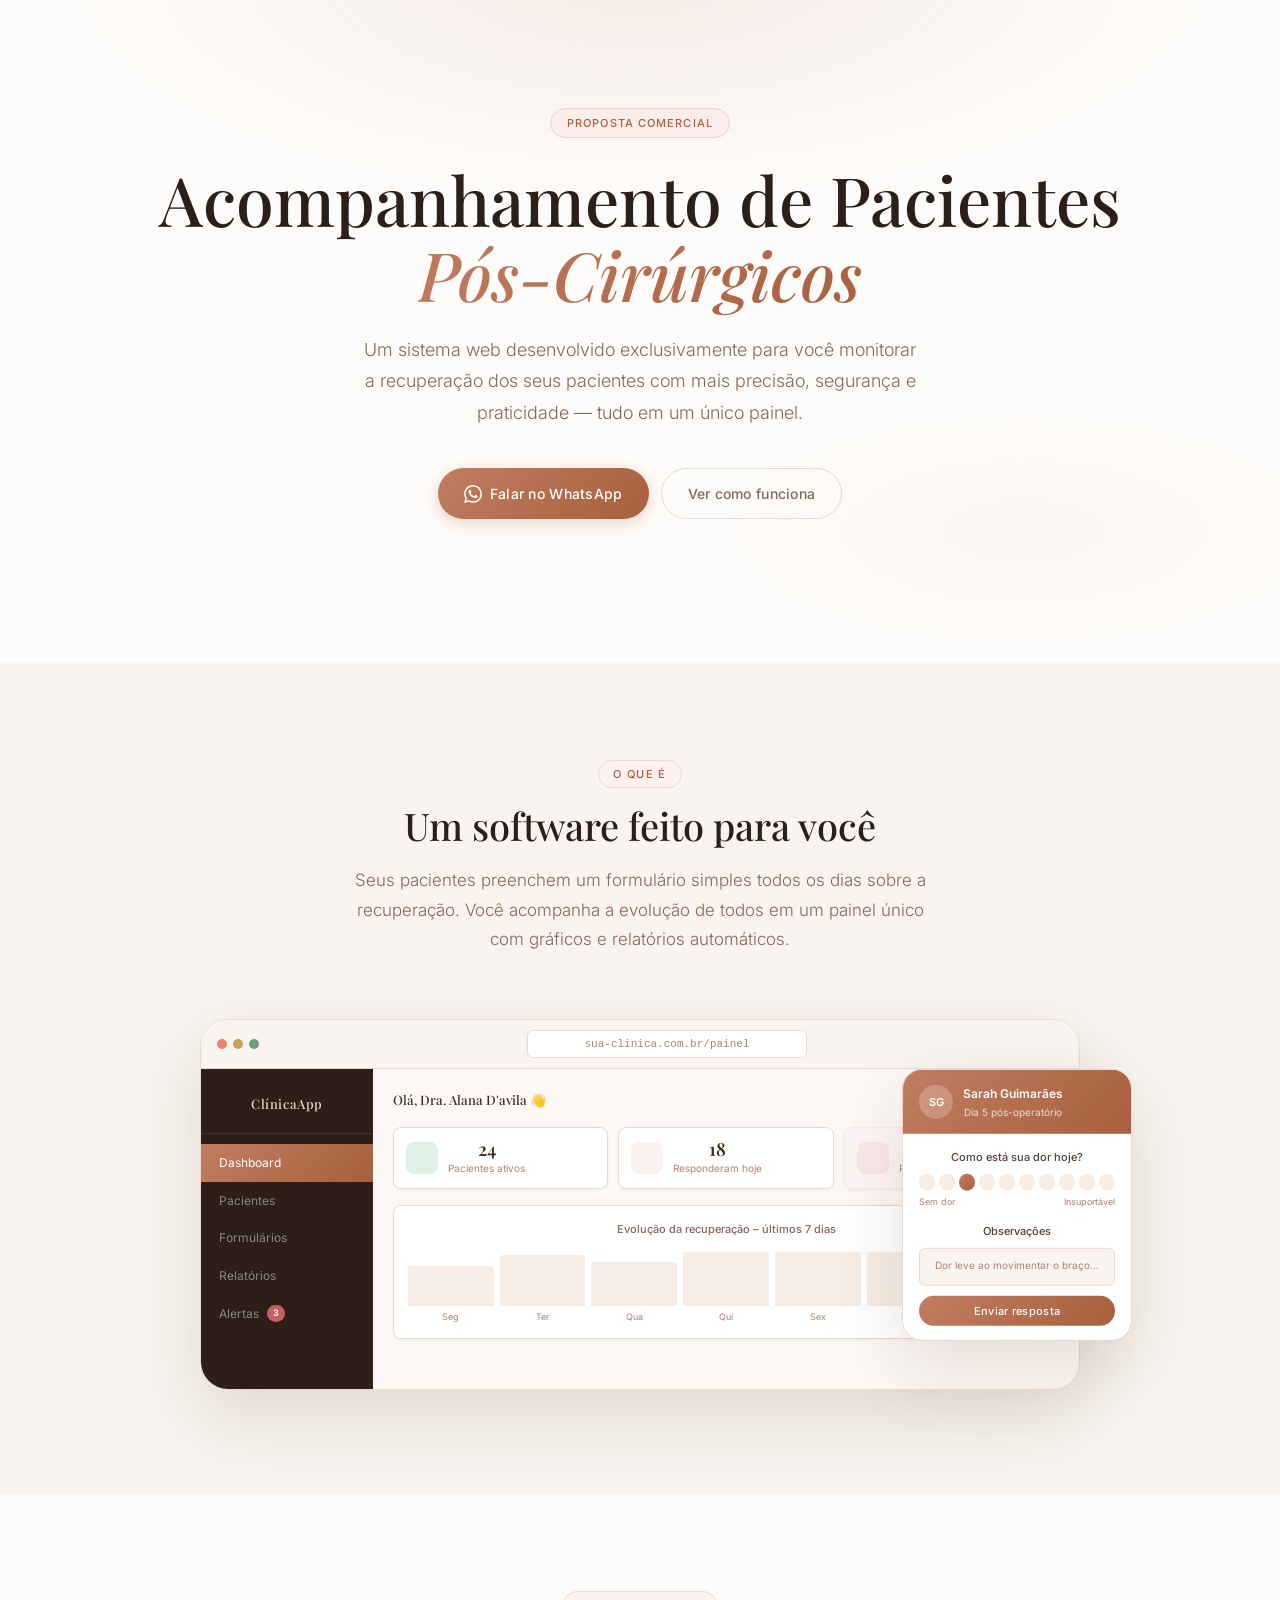
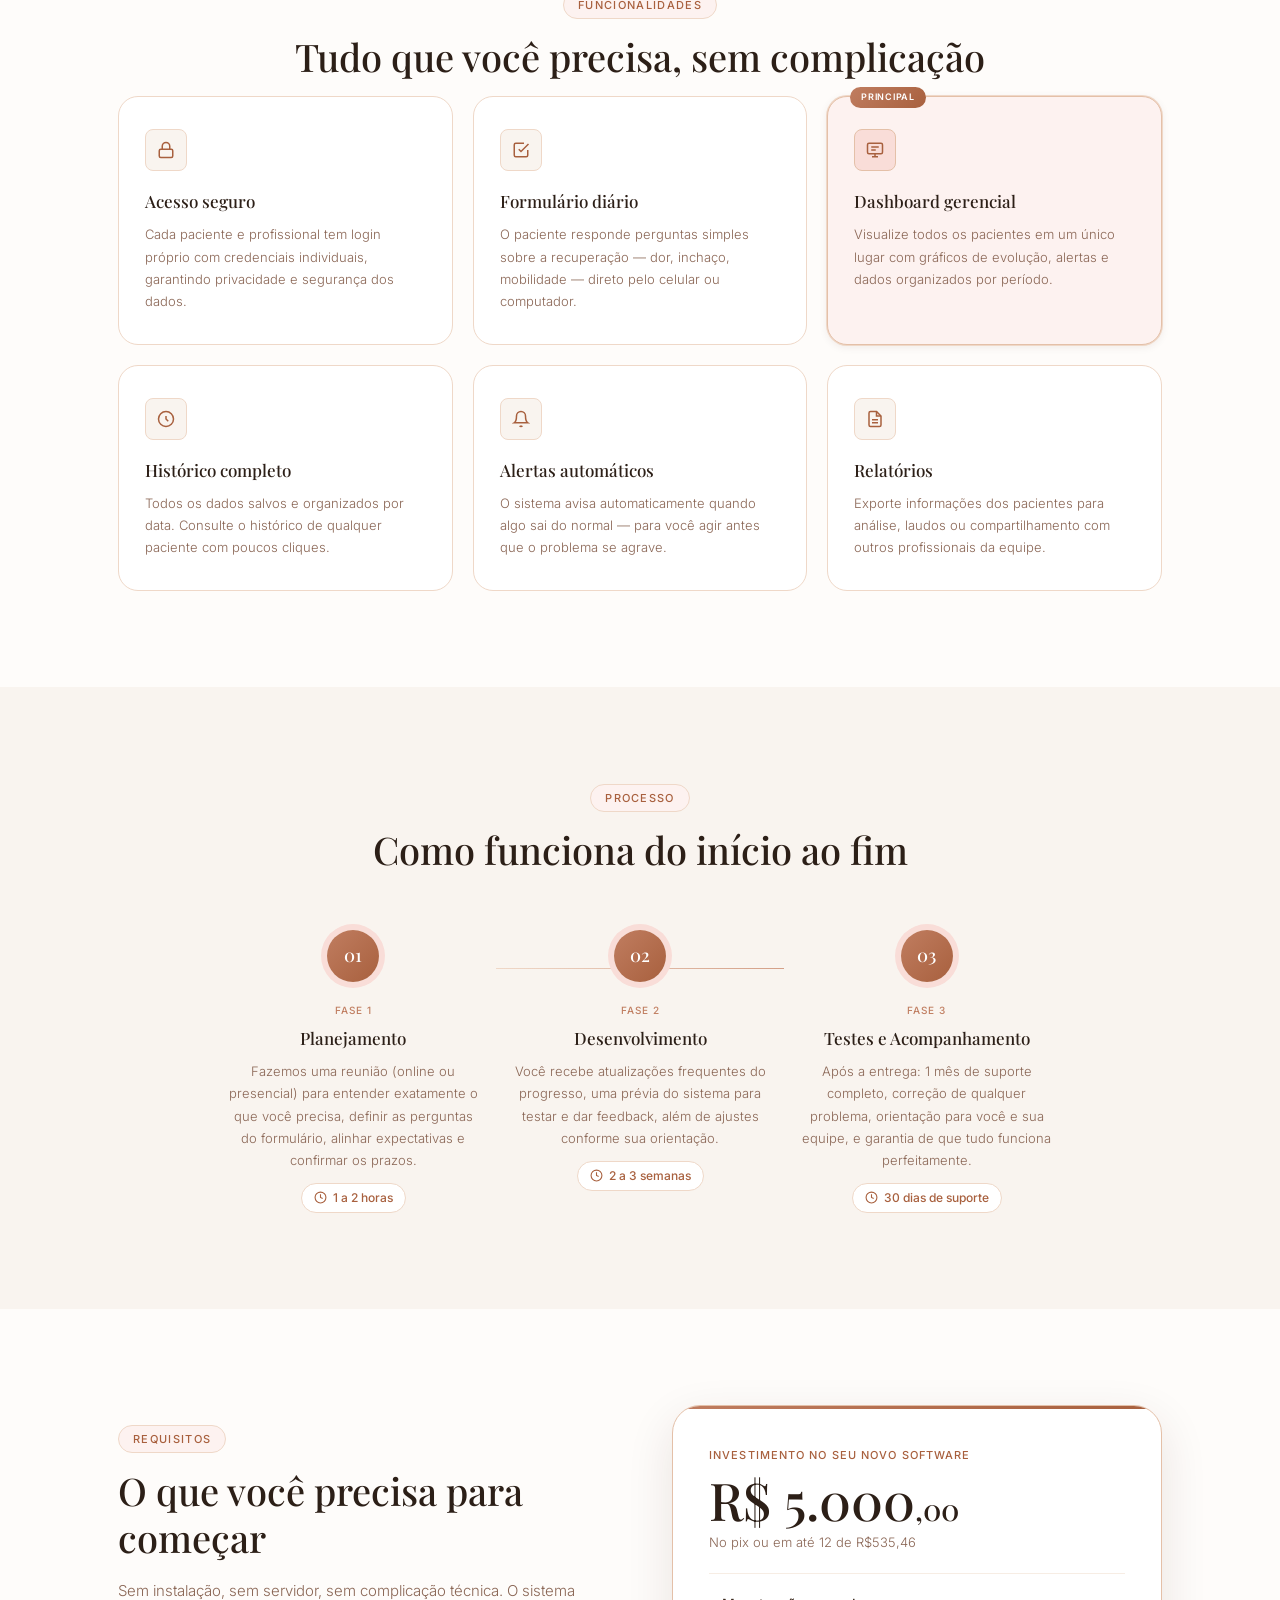
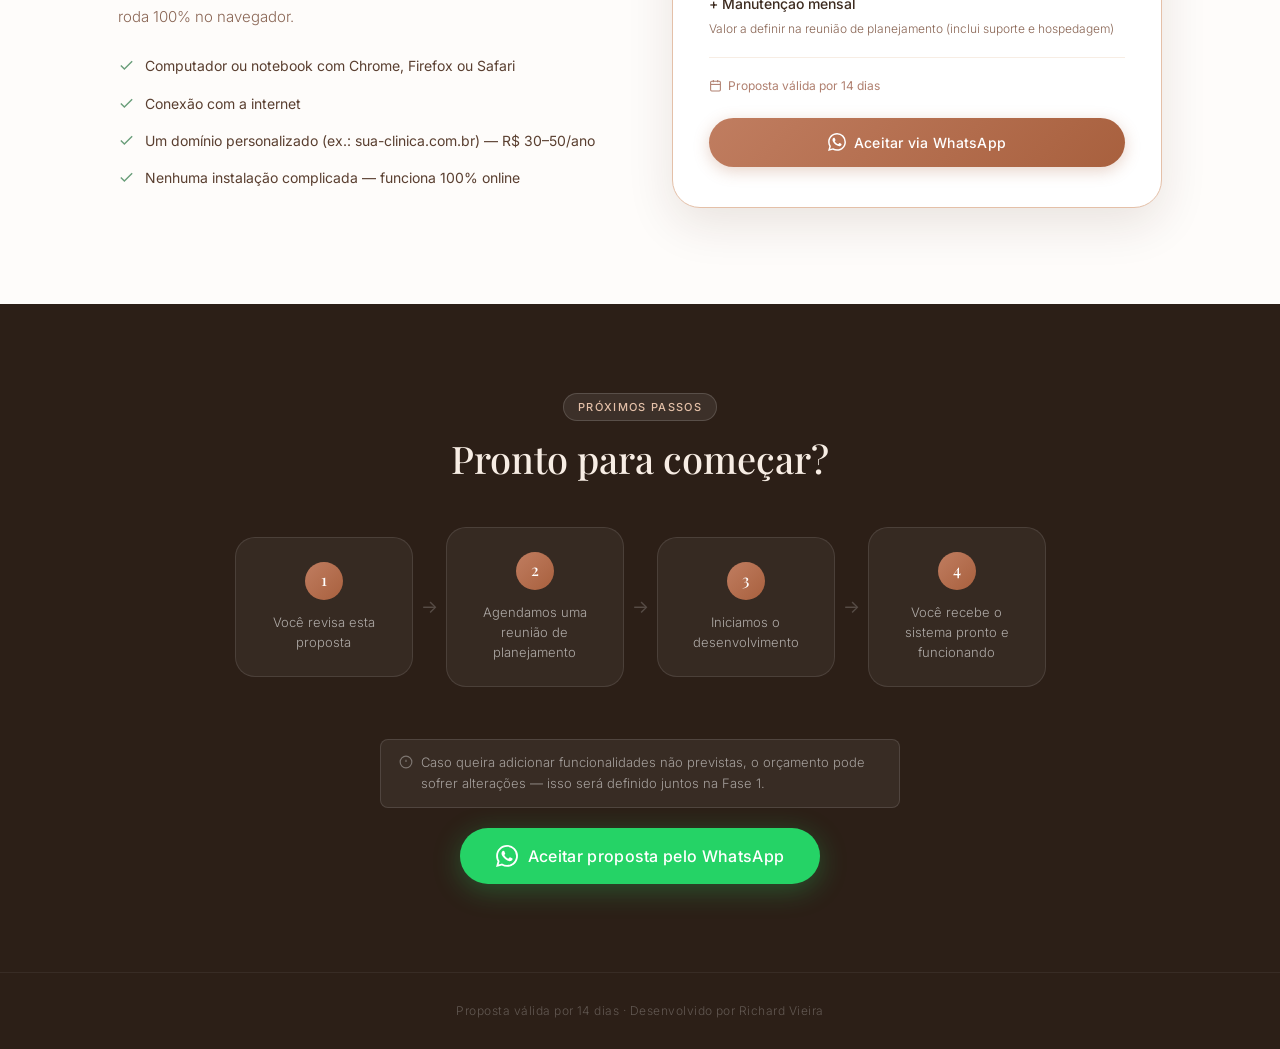
==== commit 0eb0e215: "Add files via upload" ====
--- a/index.html
+++ b/index.html
@@ -6,7 +6,7 @@
   <title>Proposta Comercial – Sistema de Acompanhamento Pós-Cirúrgico</title>
   <link rel="preconnect" href="https://fonts.googleapis.com" />
   <link rel="preconnect" href="https://fonts.gstatic.com" crossorigin />
-  <link href="https://fonts.googleapis.com/css2?family=Inter:wght@300;400;500;600;700;800&display=swap" rel="stylesheet" />
+  <link href="https://fonts.googleapis.com/css2?family=Playfair+Display:ital,wght@0,400;0,500;0,700;1,400;1,500&family=Inter:wght@300;400;500;600&display=swap" rel="stylesheet" />
   <link rel="stylesheet" href="style.css" />
 </head>
 <body>
@@ -23,22 +23,6 @@
           Falar no WhatsApp
         </a>
         <a href="#whatis" class="btn btn-ghost">Ver como funciona</a>
-      </div>
-      <div class="hero-stats">
-        <div class="stat">
-          <span class="stat-value">2–3</span>
-          <span class="stat-label">semanas de desenvolvimento</span>
-        </div>
-        <div class="stat-divider"></div>
-        <div class="stat">
-          <span class="stat-value">R$ 5.000</span>
-          <span class="stat-label">investimento único</span>
-        </div>
-        <div class="stat-divider"></div>
-        <div class="stat">
-          <span class="stat-value">30 dias</span>
-          <span class="stat-label">de suporte incluído</span>
-        </div>
       </div>
     </div>
     <div class="hero-bg"></div>
@@ -305,16 +289,16 @@
         </ul>
       </div>
       <div class="investment-card">
-        <div class="investment-label">Investimento</div>
+        <div class="investment-label">Investimento no seu novo Software</div>
         <div class="investment-price">R$ 5.000<span>,00</span></div>
-        <div class="investment-desc">Desenvolvimento completo do sistema</div>
+        <div class="investment-desc">No pix ou em até 12 de R$535,46</div>
         <div class="investment-divider"></div>
         <div class="investment-extra">+ Manutenção mensal</div>
         <div class="investment-extra-desc">Valor a definir na reunião de planejamento (inclui suporte e hospedagem)</div>
         <div class="investment-divider"></div>
         <div class="investment-validity">
           <svg viewBox="0 0 24 24" fill="none" stroke="currentColor" stroke-width="2"><rect x="3" y="4" width="18" height="18" rx="2"/><line x1="16" y1="2" x2="16" y2="6"/><line x1="8" y1="2" x2="8" y2="6"/><line x1="3" y1="10" x2="21" y2="10"/></svg>
-          Proposta válida por 30 dias
+          Proposta válida por 14 dias
         </div>
         <a href="https://wa.me/5585981444246?text=Ol%C3%A1%2C+tenho+interesse+na+proposta+do+sistema+de+acompanhamento+p%C3%B3s-cir%C3%BArgico!" target="_blank" rel="noopener" class="btn btn-primary full-width">
           <svg viewBox="0 0 24 24" fill="currentColor" width="18" height="18"><path d="M17.472 14.382c-.297-.149-1.758-.867-2.03-.967-.273-.099-.471-.148-.67.15-.197.297-.767.966-.94 1.164-.173.199-.347.223-.644.075-.297-.15-1.255-.463-2.39-1.475-.883-.788-1.48-1.761-1.653-2.059-.173-.297-.018-.458.13-.606.134-.133.298-.347.446-.52.149-.174.198-.298.298-.497.099-.198.05-.371-.025-.52-.075-.149-.669-1.612-.916-2.207-.242-.579-.487-.5-.669-.51-.173-.008-.371-.01-.57-.01-.198 0-.52.074-.792.372-.272.297-1.04 1.016-1.04 2.479 0 1.462 1.065 2.875 1.213 3.074.149.198 2.096 3.2 5.077 4.487.709.306 1.262.489 1.694.625.712.227 1.36.195 1.871.118.571-.085 1.758-.719 2.006-1.413.248-.694.248-1.289.173-1.413-.074-.124-.272-.198-.57-.347m-5.421 7.403h-.004a9.87 9.87 0 0 1-5.031-1.378l-.361-.214-3.741.982.998-3.648-.235-.374a9.86 9.86 0 0 1-1.51-5.26c.001-5.45 4.436-9.884 9.888-9.884 2.64 0 5.122 1.03 6.988 2.898a9.825 9.825 0 0 1 2.893 6.994c-.003 5.45-4.437 9.884-9.885 9.884m8.413-18.297A11.815 11.815 0 0 0 12.05 0C5.495 0 .16 5.335.157 11.892c0 2.096.547 4.142 1.588 5.945L.057 24l6.305-1.654a11.882 11.882 0 0 0 5.683 1.448h.005c6.554 0 11.89-5.335 11.893-11.893a11.821 11.821 0 0 0-3.48-8.413Z"/></svg>
--- a/style.css
+++ b/style.css
@@ -1,66 +1,84 @@
 /* ============================================================
    BASE
    ============================================================ */
+@import url('https://fonts.googleapis.com/css2?family=Playfair+Display:wght@400;500;700&family=Inter:wght@300;400;500;600&display=swap');
+
 *, *::before, *::after { box-sizing: border-box; margin: 0; padding: 0; }
 
 :root {
-  /* Brand – laranja */
-  --brand-start: #ef7915;
-  --brand-end:   #ea5b1b;
-  --brand-gradient: linear-gradient(135deg, #ef7915 0%, #ea5b1b 100%);
-  --brand-gradient-hover: linear-gradient(135deg, #e06e10 0%, #d95015 100%);
-
-  /* Aliases blue → brand (mantidos para não quebrar referências internas) */
-  --blue-50:  #fff4ec;
-  --blue-100: #ffe3cc;
-  --blue-500: #ef7915;
-  --blue-600: #ea5b1b;
-  --blue-700: #d95015;
-  --blue-900: #7a2800;
-
-  --slate-50:  #f8fafc;
-  --slate-100: #f1f5f9;
-  --slate-200: #e2e8f0;
-  --slate-300: #cbd5e1;
-  --slate-500: #64748b;
-  --slate-600: #475569;
-  --slate-700: #334155;
-  --slate-800: #1e293b;
-  --slate-900: #0f172a;
-
-  --green-500: #22c55e;
-  --green-100: #dcfce7;
-  --red-500:   #ef4444;
-  --red-100:   #fee2e2;
-  --amber-400: #fbbf24;
-
+  /* Paleta nude / rosé */
+  --nude-50:   #fdf8f5;
+  --nude-100:  #f7ede4;
+  --nude-200:  #efd8c8;
+  --nude-300:  #e4c0a8;
+  --nude-400:  #d4a088;
+  --nude-500:  #c07d60;
+  --nude-600:  #a8603e;
+  --nude-700:  #8a4a2c;
+
+  --rose-50:   #fdf2f0;
+  --rose-100:  #f9ddd8;
+  --rose-200:  #f0b8ad;
+  --rose-400:  #d97060;
+  --rose-500:  #c4584a;
+
+  --warm-50:   #fefcfa;
+  --warm-100:  #f9f4ef;
+  --warm-200:  #f0e6da;
+
+  /* Brand – mantém os laranja originais mapeados para os tons nude */
+  --brand-start: #c07d60;
+  --brand-end:   #a8603e;
+  --brand-gradient: linear-gradient(135deg, #c07d60 0%, #a8603e 100%);
+  --brand-gradient-hover: linear-gradient(135deg, #b06e52 0%, #964f30 100%);
+
+  /* Neutros quentes */
+  --ink-900: #2c1f17;
+  --ink-800: #3d2b1f;
+  --ink-700: #5a3f30;
+  --ink-500: #8a6655;
+  --ink-400: #b08070;
+  --ink-300: #cba898;
+  --ink-200: #e8d5c8;
+  --ink-100: #f4ece6;
+
+  /* Utility */
+  --green-500: #6a9e7a;
+  --green-100: #dff0e6;
+  --red-400:   #c96060;
+  --red-100:   #fae8e8;
+  --amber-400: #c9a25a;
+
+  --radius-xs: 4px;
   --radius-sm: 8px;
-  --radius-md: 12px;
-  --radius-lg: 16px;
-  --radius-xl: 24px;
-
-  --shadow-sm: 0 1px 3px rgba(0,0,0,.08), 0 1px 2px rgba(0,0,0,.04);
-  --shadow-md: 0 4px 16px rgba(0,0,0,.10), 0 2px 6px rgba(0,0,0,.06);
-  --shadow-lg: 0 12px 40px rgba(0,0,0,.14), 0 4px 12px rgba(0,0,0,.08);
-  --shadow-xl: 0 24px 60px rgba(0,0,0,.18);
-
-  --font: 'Inter', system-ui, sans-serif;
+  --radius-md: 14px;
+  --radius-lg: 20px;
+  --radius-xl: 28px;
+
+  --shadow-xs: 0 1px 3px rgba(60,30,10,.06);
+  --shadow-sm: 0 2px 8px rgba(60,30,10,.08);
+  --shadow-md: 0 6px 24px rgba(60,30,10,.09);
+  --shadow-lg: 0 16px 48px rgba(60,30,10,.11);
+  --shadow-xl: 0 28px 72px rgba(60,30,10,.13);
+
+  --font-body:    'Inter', system-ui, sans-serif;
+  --font-display: 'Playfair Display', Georgia, serif;
 }
 
 html { scroll-behavior: smooth; }
 
 body {
-  font-family: var(--font);
-  color: var(--slate-800);
-  background: #fff;
-  line-height: 1.6;
+  font-family: var(--font-body);
+  color: var(--ink-800);
+  background: var(--warm-50);
+  line-height: 1.65;
   -webkit-font-smoothing: antialiased;
 }
 
 .container {
-  max-width: 1120px;
+  max-width: 1100px;
   margin: 0 auto;
-  padding: 0 24px;
+  padding: 0 28px;
 }
 
 .two-col {
@@ -71,36 +89,40 @@
 }
 
 /* ============================================================
-   TYPOGRAPHY HELPERS
+   TYPOGRAPHY
    ============================================================ */
 .section-label {
   display: inline-block;
-  font-size: 12px;
-  font-weight: 600;
-  letter-spacing: .08em;
+  font-family: var(--font-body);
+  font-size: 11px;
+  font-weight: 500;
+  letter-spacing: .12em;
   text-transform: uppercase;
-  color: var(--blue-600);
-  background: var(--blue-50);
-  border: 1px solid var(--blue-100);
-  padding: 4px 12px;
+  color: var(--brand-end);
+  background: var(--rose-50);
+  border: 1px solid var(--nude-200);
+  padding: 4px 14px;
   border-radius: 100px;
+  margin-bottom: 14px;
+}
+
+h2 {
+  font-family: var(--font-display);
+  font-size: clamp(26px, 3.5vw, 38px);
+  font-weight: 500;
+  color: var(--ink-900);
+  line-height: 1.25;
   margin-bottom: 16px;
 }
 
-h2 {
-  font-size: clamp(28px, 4vw, 40px);
-  font-weight: 800;
-  color: var(--slate-900);
-  line-height: 1.2;
-  margin-bottom: 16px;
-}
-
 .section-sub {
-  font-size: 18px;
-  color: var(--slate-500);
-  max-width: 600px;
+  font-size: 17px;
+  color: var(--ink-500);
+  max-width: 580px;
   margin: 0 auto 48px;
   text-align: center;
+  font-weight: 300;
+  line-height: 1.75;
 }
 
 /* ============================================================
@@ -110,81 +132,84 @@
   display: inline-flex;
   align-items: center;
   gap: 8px;
-  padding: 14px 28px;
-  border-radius: var(--radius-md);
-  font-size: 15px;
-  font-weight: 600;
+  padding: 13px 26px;
+  border-radius: 100px;
+  font-size: 14px;
+  font-weight: 500;
   text-decoration: none;
   cursor: pointer;
-  transition: all .18s ease;
+  transition: all .2s ease;
   border: none;
-  font-family: var(--font);
+  font-family: var(--font-body);
+  letter-spacing: .02em;
 }
 
 .btn-primary {
   background: var(--brand-gradient);
   color: #fff;
-  box-shadow: 0 4px 14px rgba(234,91,27,.35);
+  box-shadow: 0 4px 16px rgba(168,96,62,.28);
 }
 .btn-primary:hover {
   background: var(--brand-gradient-hover);
   transform: translateY(-1px);
-  box-shadow: 0 6px 20px rgba(234,91,27,.45);
+  box-shadow: 0 8px 24px rgba(168,96,62,.36);
 }
 .btn-primary:active { transform: translateY(0); }
 
 .btn-ghost {
   background: transparent;
-  color: var(--slate-600);
-  border: 1.5px solid var(--slate-200);
+  color: var(--ink-600, var(--ink-500));
+  border: 1.5px solid var(--nude-200);
 }
 .btn-ghost:hover {
-  background: var(--slate-50);
-  border-color: var(--slate-300);
+  background: var(--nude-50);
+  border-color: var(--nude-300);
 }
 
 .btn.full-width { width: 100%; justify-content: center; }
-
-.btn-icon { width: 16px; height: 16px; flex-shrink: 0; }
+.btn-icon { width: 15px; height: 15px; flex-shrink: 0; }
 
 /* ============================================================
    HERO
    ============================================================ */
 .hero {
   position: relative;
-  padding: 96px 0 80px;
+  padding: 108px 0 88px;
   text-align: center;
   overflow: hidden;
-  background: linear-gradient(160deg, #fff6ee 0%, #fff 60%);
+  background: var(--warm-50);
 }
 
 .hero-bg {
   position: absolute;
   inset: 0;
-  background: radial-gradient(ellipse 80% 60% at 50% -10%, rgba(239,121,21,.1) 0%, transparent 70%);
+  background:
+    radial-gradient(ellipse 70% 55% at 50% -5%, rgba(192,125,96,.13) 0%, transparent 65%),
+    radial-gradient(ellipse 40% 30% at 80% 80%, rgba(212,160,136,.08) 0%, transparent 60%);
   pointer-events: none;
 }
 
 .hero .badge {
   display: inline-block;
-  font-size: 12px;
-  font-weight: 600;
-  letter-spacing: .08em;
+  font-size: 11px;
+  font-weight: 500;
+  letter-spacing: .1em;
   text-transform: uppercase;
-  color: var(--blue-600);
-  background: var(--blue-50);
-  border: 1px solid var(--blue-100);
-  padding: 4px 12px;
+  color: var(--brand-end);
+  background: var(--rose-50);
+  border: 1px solid var(--nude-200);
+  padding: 5px 16px;
   border-radius: 100px;
-  margin-bottom: 20px;
+  margin-bottom: 24px;
 }
 
 .hero h1 {
-  font-size: clamp(36px, 6vw, 64px);
-  font-weight: 800;
+  font-family: var(--font-display);
+  font-size: clamp(38px, 6vw, 68px);
+  font-weight: 500;
   line-height: 1.1;
-  color: var(--slate-900);
-  margin-bottom: 20px;
+  color: var(--ink-900);
+  margin-bottom: 22px;
 }
 
 .hero h1 span {
@@ -192,14 +217,16 @@
   -webkit-background-clip: text;
   -webkit-text-fill-color: transparent;
   background-clip: text;
+  font-style: italic;
 }
 
 .hero-sub {
-  font-size: 19px;
-  color: var(--slate-500);
-  max-width: 600px;
-  margin: 0 auto 36px;
-  line-height: 1.7;
+  font-size: 18px;
+  color: var(--ink-500);
+  max-width: 560px;
+  margin: 0 auto 40px;
+  line-height: 1.75;
+  font-weight: 300;
 }
 
 .hero-actions {
@@ -207,32 +234,32 @@
   gap: 12px;
   justify-content: center;
   flex-wrap: wrap;
-  margin-bottom: 52px;
+  margin-bottom: 56px;
 }
 
 .hero-stats {
-  display: flex;
-  align-items: center;
-  justify-content: center;
-  gap: 0;
+  display: inline-flex;
+  align-items: center;
   background: #fff;
-  border: 1px solid var(--slate-200);
-  border-radius: var(--radius-lg);
-  box-shadow: var(--shadow-md);
-  padding: 20px 32px;
-  display: inline-flex;
-}
-
-.stat { text-align: center; padding: 0 32px; }
+  border: 1px solid var(--nude-200);
+  border-radius: var(--radius-xl);
+  box-shadow: var(--shadow-sm);
+  padding: 20px 36px;
+}
+
+.stat { text-align: center; padding: 0 28px; }
 .stat-value {
-  display: block; font-size: 22px; font-weight: 800;
+  display: block;
+  font-family: var(--font-display);
+  font-size: 22px;
+  font-weight: 500;
   background: var(--brand-gradient);
   -webkit-background-clip: text;
   -webkit-text-fill-color: transparent;
   background-clip: text;
 }
-.stat-label { display: block; font-size: 13px; color: var(--slate-500); margin-top: 2px; }
-.stat-divider { width: 1px; height: 40px; background: var(--slate-200); }
+.stat-label { display: block; font-size: 12px; color: var(--ink-400); margin-top: 3px; font-weight: 400; letter-spacing: .03em; }
+.stat-divider { width: 1px; height: 36px; background: var(--nude-200); }
 
 /* ============================================================
    WHAT IS / MOCKUP
@@ -240,13 +267,13 @@
 .what-is {
   padding: 96px 0;
   text-align: center;
-  background: var(--slate-50);
+  background: var(--warm-100);
 }
 
 .mockup-wrapper {
   position: relative;
   display: inline-block;
-  max-width: 900px;
+  max-width: 880px;
   width: 100%;
   margin-top: 16px;
 }
@@ -256,12 +283,12 @@
   border-radius: var(--radius-xl);
   box-shadow: var(--shadow-xl);
   overflow: hidden;
-  border: 1px solid var(--slate-200);
+  border: 1px solid var(--nude-200);
 }
 
 .browser-bar {
-  background: var(--slate-100);
-  border-bottom: 1px solid var(--slate-200);
+  background: var(--warm-100);
+  border-bottom: 1px solid var(--nude-200);
   padding: 10px 16px;
   display: flex;
   align-items: center;
@@ -269,25 +296,22 @@
 }
 
 .browser-dots { display: flex; gap: 6px; }
-.browser-dots span {
-  width: 11px; height: 11px; border-radius: 50%;
-  background: var(--slate-300);
-}
-.browser-dots span:nth-child(1) { background: #ff5f57; }
+.browser-dots span { width: 10px; height: 10px; border-radius: 50%; background: var(--nude-200); }
+.browser-dots span:nth-child(1) { background: #e8836e; }
 .browser-dots span:nth-child(2) { background: var(--amber-400); }
 .browser-dots span:nth-child(3) { background: var(--green-500); }
 
 .browser-url {
   background: #fff;
-  border: 1px solid var(--slate-200);
+  border: 1px solid var(--nude-200);
   border-radius: 6px;
   padding: 4px 12px;
-  font-size: 12px;
-  color: var(--slate-500);
+  font-size: 11px;
+  color: var(--ink-400);
   font-family: monospace;
   flex: 1;
   text-align: center;
-  max-width: 300px;
+  max-width: 280px;
   margin: 0 auto;
 }
 
@@ -296,121 +320,121 @@
 /* Dashboard preview */
 .dashboard-preview {
   display: flex;
-  min-height: 340px;
+  min-height: 320px;
   width: 100%;
   overflow: hidden;
 }
 
 .dash-sidebar {
-  width: 180px;
-  background: var(--slate-900);
+  width: 172px;
+  background: var(--ink-900);
   padding: 24px 0;
   flex-shrink: 0;
 }
 
 .dash-logo {
-  font-size: 14px;
-  font-weight: 700;
-  color: #fff;
-  padding: 0 20px 20px;
-  border-bottom: 1px solid rgba(255,255,255,.1);
-  margin-bottom: 12px;
+  font-family: var(--font-display);
+  font-size: 13px;
+  font-weight: 500;
+  color: var(--nude-200);
+  padding: 0 18px 18px;
+  border-bottom: 1px solid rgba(255,255,255,.08);
+  margin-bottom: 10px;
+  letter-spacing: .04em;
 }
 
 .dash-nav-item {
-  padding: 10px 20px;
-  font-size: 13px;
-  color: rgba(255,255,255,.6);
+  padding: 9px 18px;
+  font-size: 12px;
+  color: rgba(255,255,255,.45);
   cursor: pointer;
   display: flex;
   align-items: center;
   gap: 8px;
   transition: all .15s;
 }
-.dash-nav-item:hover { background: rgba(255,255,255,.08); color: #fff; }
+.dash-nav-item:hover { background: rgba(255,255,255,.06); color: rgba(255,255,255,.75); }
 .dash-nav-item.active { background: var(--brand-gradient); color: #fff; }
 
 .badge-alert {
-  background: var(--red-500);
+  background: var(--red-400);
   color: #fff;
   border-radius: 100px;
   padding: 1px 6px;
-  font-size: 10px;
-  font-weight: 700;
-}
-
-.dash-main { flex: 1 1 0; min-width: 0; width: 0; padding: 24px; background: var(--slate-50); overflow: hidden; }
+  font-size: 9px;
+  font-weight: 600;
+}
+
+.dash-main { flex: 1 1 0; min-width: 0; width: 0; padding: 20px; background: var(--nude-50); overflow: hidden; }
 
 .dash-header {
   display: flex;
   justify-content: space-between;
   align-items: center;
-  margin-bottom: 20px;
-}
-.dash-header h4 { font-size: 15px; font-weight: 700; color: var(--slate-800); }
-.dash-date { font-size: 12px; color: var(--slate-400); }
-
-.dash-cards { display: flex; gap: 12px; margin-bottom: 20px; }
+  margin-bottom: 16px;
+}
+.dash-header h4 { font-size: 13px; font-weight: 500; color: var(--ink-800); font-family: var(--font-display); }
+.dash-date { font-size: 11px; color: var(--ink-400); }
+
+.dash-cards { display: flex; gap: 10px; margin-bottom: 16px; }
 
 .dash-card {
   flex: 1;
   background: #fff;
   border-radius: var(--radius-sm);
-  padding: 14px;
-  border: 1px solid var(--slate-200);
-  display: flex;
-  align-items: center;
-  gap: 12px;
-  box-shadow: var(--shadow-sm);
-}
-.alert-card { border-color: var(--red-100); background: #fff8f8; }
-
-.dash-card-icon {
-  width: 36px; height: 36px; border-radius: 8px; flex-shrink: 0;
-}
+  padding: 12px;
+  border: 1px solid var(--nude-200);
+  display: flex;
+  align-items: center;
+  gap: 10px;
+  box-shadow: var(--shadow-xs);
+}
+.alert-card { border-color: var(--red-100); background: #fdf5f5; }
+
+.dash-card-icon { width: 32px; height: 32px; border-radius: 8px; flex-shrink: 0; }
 .dash-card-icon.green { background: var(--green-100); }
-.dash-card-icon.blue  { background: var(--blue-50); }
+.dash-card-icon.blue  { background: var(--rose-50); }
 .dash-card-icon.red   { background: var(--red-100); }
 
-.dash-card-value { font-size: 20px; font-weight: 800; color: var(--slate-800); line-height: 1; }
-.dash-card-label { font-size: 11px; color: var(--slate-400); margin-top: 2px; }
+.dash-card-value { font-size: 18px; font-weight: 600; color: var(--ink-800); line-height: 1; font-family: var(--font-display); }
+.dash-card-label { font-size: 10px; color: var(--ink-400); margin-top: 2px; }
 
 .dash-chart-area {
   background: #fff;
-  border: 1px solid var(--slate-200);
+  border: 1px solid var(--nude-200);
   border-radius: var(--radius-sm);
-  padding: 16px;
-  box-shadow: var(--shadow-sm);
-}
-.chart-title { font-size: 12px; font-weight: 600; color: var(--slate-600); margin-bottom: 16px; }
+  padding: 14px;
+  box-shadow: var(--shadow-xs);
+}
+.chart-title { font-size: 11px; font-weight: 500; color: var(--ink-500); margin-bottom: 14px; }
 
 .chart-bars {
   display: flex;
   align-items: flex-end;
-  gap: 8px;
-  height: 80px;
+  gap: 6px;
+  height: 72px;
 }
 .chart-bar-wrap { flex: 1; display: flex; flex-direction: column; align-items: center; gap: 4px; height: 100%; justify-content: flex-end; }
 .chart-bar {
   width: 100%;
-  background: #fde4cc;
-  border-radius: 4px 4px 0 0;
+  background: var(--nude-100);
+  border-radius: 3px 3px 0 0;
   transition: height .5s ease;
 }
 .chart-bar.highlight { background: var(--brand-gradient); }
-.chart-bar-label { font-size: 10px; color: var(--slate-400); }
+.chart-bar-label { font-size: 9px; color: var(--ink-400); }
 
 /* Floating form card */
 .float-form {
   position: absolute;
-  right: -56px;
+  right: -52px;
   top: 50%;
   transform: translateY(-50%);
-  width: 240px;
+  width: 230px;
   background: #fff;
   border-radius: var(--radius-lg);
   box-shadow: var(--shadow-xl);
-  border: 1px solid var(--slate-200);
+  border: 1px solid var(--nude-200);
   overflow: hidden;
 }
 
@@ -423,45 +447,43 @@
 }
 
 .float-avatar {
-  width: 36px; height: 36px; border-radius: 50%;
-  background: rgba(255,255,255,.25);
+  width: 34px; height: 34px; border-radius: 50%;
+  background: rgba(255,255,255,.22);
   color: #fff;
-  font-size: 12px;
-  font-weight: 700;
+  font-size: 11px;
+  font-weight: 600;
   display: flex; align-items: center; justify-content: center;
 }
 
-.float-name { font-size: 13px; font-weight: 600; color: #fff; }
-.float-day  { font-size: 11px; color: rgba(255,255,255,.75); }
+.float-name { font-size: 12px; font-weight: 600; color: #fff; }
+.float-day  { font-size: 10px; color: rgba(255,255,255,.75); }
 
 .float-form-body { padding: 14px 16px; }
 
-.form-question { font-size: 11px; font-weight: 600; color: var(--slate-700); margin-bottom: 8px; }
-
-.form-scale {
-  display: flex; gap: 4px; margin-bottom: 4px;
-}
+.form-question { font-size: 11px; font-weight: 500; color: var(--ink-700); margin-bottom: 8px; }
+
+.form-scale { display: flex; gap: 4px; margin-bottom: 4px; }
 .scale-dot {
-  width: 18px; height: 18px; border-radius: 50%;
-  background: var(--slate-200); cursor: pointer; transition: background .15s;
+  width: 17px; height: 17px; border-radius: 50%;
+  background: var(--nude-100); cursor: pointer; transition: background .15s;
 }
 .scale-dot.active { background: var(--brand-gradient); }
 
 .scale-labels {
   display: flex; justify-content: space-between;
-  font-size: 9px; color: var(--slate-400);
+  font-size: 9px; color: var(--ink-400);
   margin-bottom: 10px;
 }
 
 .form-input-mock {
-  background: var(--slate-50);
-  border: 1px solid var(--slate-200);
+  background: var(--warm-100);
+  border: 1px solid var(--nude-200);
   border-radius: 6px;
   padding: 8px 10px;
   font-size: 10px;
-  color: var(--slate-400);
+  color: var(--ink-400);
   margin-bottom: 10px;
-  min-height: 40px;
+  min-height: 38px;
 }
 
 .form-submit-btn {
@@ -469,12 +491,13 @@
   background: var(--brand-gradient);
   color: #fff;
   border: none;
-  border-radius: 6px;
+  border-radius: 100px;
   padding: 8px;
   font-size: 11px;
-  font-weight: 600;
+  font-weight: 500;
   cursor: pointer;
-  font-family: var(--font);
+  font-family: var(--font-body);
+  letter-spacing: .03em;
 }
 
 /* ============================================================
@@ -483,73 +506,73 @@
 .features {
   padding: 96px 0;
   text-align: center;
+  background: var(--warm-50);
 }
 
 .features-grid {
   display: grid;
   grid-template-columns: repeat(3, 1fr);
-  gap: 24px;
+  gap: 20px;
   margin-top: 8px;
 }
 
 .feature-card {
   background: #fff;
-  border: 1px solid var(--slate-200);
+  border: 1px solid var(--nude-200);
   border-radius: var(--radius-lg);
-  padding: 32px 28px;
+  padding: 32px 26px;
   text-align: left;
-  transition: all .2s ease;
+  transition: all .22s ease;
   position: relative;
 }
 
 .feature-card:hover {
-  border-color: var(--brand-start);
-  box-shadow: var(--shadow-lg);
+  border-color: var(--nude-300);
+  box-shadow: var(--shadow-md);
   transform: translateY(-2px);
 }
 
 .feature-card.featured {
-  border-color: var(--brand-end);
-  background: var(--blue-50);
-  box-shadow: 0 0 0 1px #fde4cc, var(--shadow-md);
+  border-color: var(--nude-300);
+  background: var(--rose-50);
+  box-shadow: 0 0 0 1px var(--nude-200), var(--shadow-sm);
 }
 
 .feature-badge {
   position: absolute;
   top: -10px;
-  left: 24px;
+  left: 22px;
   background: var(--brand-gradient);
   color: #fff;
-  font-size: 10px;
-  font-weight: 700;
-  letter-spacing: .06em;
+  font-size: 9px;
+  font-weight: 600;
+  letter-spacing: .08em;
   text-transform: uppercase;
-  padding: 2px 10px;
+  padding: 3px 11px;
   border-radius: 100px;
 }
 
 .feature-icon {
-  width: 44px; height: 44px;
-  background: var(--blue-50);
-  border: 1px solid var(--blue-100);
+  width: 42px; height: 42px;
+  background: var(--warm-100);
+  border: 1px solid var(--nude-200);
   border-radius: var(--radius-sm);
   display: flex; align-items: center; justify-content: center;
   margin-bottom: 16px;
-  color: var(--blue-600);
-}
-
-.feature-icon svg { width: 20px; height: 20px; }
-.feature-card.featured .feature-icon { background: var(--blue-100); }
-
-.feature-card h3 { font-size: 16px; font-weight: 700; margin-bottom: 8px; color: var(--slate-800); }
-.feature-card p  { font-size: 14px; color: var(--slate-500); line-height: 1.65; }
+  color: var(--brand-end);
+}
+.feature-icon svg { width: 18px; height: 18px; }
+.feature-card.featured .feature-icon { background: var(--rose-100); border-color: var(--nude-300); }
+
+.feature-card h3 { font-family: var(--font-display); font-size: 17px; font-weight: 500; margin-bottom: 8px; color: var(--ink-900); }
+.feature-card p  { font-size: 13px; color: var(--ink-500); line-height: 1.7; font-weight: 300; }
 
 /* ============================================================
    HOW IT WORKS / TIMELINE
    ============================================================ */
 .how-it-works {
   padding: 96px 0;
-  background: var(--slate-50);
+  background: var(--warm-100);
   text-align: center;
 }
 
@@ -559,73 +582,75 @@
   display: flex;
   gap: 0;
   position: relative;
-  max-width: 900px;
+  max-width: 860px;
   margin: 0 auto;
 }
 
 .timeline::before {
   content: '';
   position: absolute;
-  top: 40px;
+  top: 38px;
   left: calc(33.33% - 1px);
   right: calc(33.33% - 1px);
-  height: 2px;
-  background: linear-gradient(90deg, #fde4cc, #ef7915);
+  height: 1px;
+  background: linear-gradient(90deg, var(--nude-200), var(--nude-400));
 }
 
 .timeline-item { flex: 1; padding: 0 16px; text-align: center; }
 
 .timeline-number {
-  width: 56px; height: 56px;
+  width: 52px; height: 52px;
   background: var(--brand-gradient);
   color: #fff;
-  font-size: 20px;
-  font-weight: 800;
+  font-family: var(--font-display);
+  font-size: 18px;
+  font-weight: 500;
   border-radius: 50%;
   display: flex; align-items: center; justify-content: center;
   margin: 0 auto 20px;
   position: relative;
   z-index: 1;
-  box-shadow: 0 0 0 6px #ffe3cc;
+  box-shadow: 0 0 0 6px var(--rose-100);
 }
 
 .timeline-phase {
-  font-size: 11px;
-  font-weight: 700;
-  letter-spacing: .06em;
+  font-size: 10px;
+  font-weight: 500;
+  letter-spacing: .1em;
   text-transform: uppercase;
   color: var(--brand-start);
   margin-bottom: 6px;
 }
 
-.timeline-content h3 { font-size: 18px; font-weight: 700; margin-bottom: 8px; }
-.timeline-content p  { font-size: 14px; color: var(--slate-500); line-height: 1.65; }
+.timeline-content h3 { font-family: var(--font-display); font-size: 17px; font-weight: 500; margin-bottom: 8px; color: var(--ink-900); }
+.timeline-content p  { font-size: 13px; color: var(--ink-500); line-height: 1.7; font-weight: 300; }
 
 .timeline-duration {
   display: inline-flex;
   align-items: center;
   gap: 6px;
-  font-size: 13px;
-  font-weight: 600;
+  font-size: 12px;
+  font-weight: 500;
   color: var(--brand-end);
-  background: var(--blue-50);
-  border: 1px solid var(--blue-100);
+  background: #fff;
+  border: 1px solid var(--nude-200);
   padding: 4px 12px;
   border-radius: 100px;
   margin-top: 12px;
 }
-.timeline-duration svg { width: 14px; height: 14px; }
+.timeline-duration svg { width: 13px; height: 13px; }
 
 /* ============================================================
    REQUIREMENTS + INVESTMENT
    ============================================================ */
-.requirements { padding: 96px 0; }
+.requirements { padding: 96px 0; background: var(--warm-50); }
 
 .requirements-text p {
-  color: var(--slate-500);
-  font-size: 16px;
+  color: var(--ink-500);
+  font-size: 15px;
   margin-bottom: 24px;
-  line-height: 1.7;
+  line-height: 1.75;
+  font-weight: 300;
 }
 
 .req-list { list-style: none; display: flex; flex-direction: column; gap: 14px; }
@@ -634,71 +659,86 @@
   display: flex;
   align-items: flex-start;
   gap: 10px;
-  font-size: 15px;
-  color: var(--slate-700);
+  font-size: 14px;
+  color: var(--ink-700);
+  font-weight: 400;
 }
 .req-list li svg {
-  width: 18px; height: 18px;
+  width: 17px; height: 17px;
   color: var(--green-500);
   flex-shrink: 0;
-  margin-top: 2px;
+  margin-top: 3px;
 }
 
 .investment-card {
   background: #fff;
-  border: 2px solid var(--brand-start);
+  border: 1px solid var(--nude-300);
   border-radius: var(--radius-xl);
-  padding: 36px 32px;
-  box-shadow: var(--shadow-xl);
+  padding: 40px 36px;
+  box-shadow: var(--shadow-lg);
+  position: relative;
+  overflow: hidden;
+}
+
+.investment-card::before {
+  content: '';
+  position: absolute;
+  top: 0; left: 0; right: 0;
+  height: 3px;
+  background: var(--brand-gradient);
 }
 
 .investment-label {
-  font-size: 12px;
-  font-weight: 700;
-  letter-spacing: .08em;
+  font-size: 11px;
+  font-weight: 500;
+  letter-spacing: .1em;
   text-transform: uppercase;
   color: var(--brand-end);
-  margin-bottom: 8px;
+  margin-bottom: 10px;
 }
 
 .investment-price {
-  font-size: 48px;
-  font-weight: 800;
-  color: var(--slate-900);
+  font-family: var(--font-display);
+  font-size: 52px;
+  font-weight: 500;
+  color: var(--ink-900);
   line-height: 1;
   margin-bottom: 6px;
 }
-.investment-price span { font-size: 28px; }
-
-.investment-desc { font-size: 14px; color: var(--slate-500); margin-bottom: 20px; }
-.investment-divider { height: 1px; background: var(--slate-200); margin: 16px 0; }
-
-.investment-extra { font-size: 15px; font-weight: 700; color: var(--slate-800); }
-.investment-extra-desc { font-size: 13px; color: var(--slate-500); margin-top: 4px; margin-bottom: 4px; }
+.investment-price span { font-size: 30px; }
+
+.investment-desc { font-size: 13px; color: var(--ink-500); margin-bottom: 20px; font-weight: 300; }
+.investment-divider { height: 1px; background: var(--nude-100); margin: 18px 0; }
+
+.investment-extra { font-size: 14px; font-weight: 500; color: var(--ink-800); }
+.investment-extra-desc { font-size: 12px; color: var(--ink-500); margin-top: 4px; margin-bottom: 4px; font-weight: 300; }
 
 .investment-validity {
   display: flex; align-items: center; gap: 6px;
-  font-size: 13px; color: var(--slate-500);
-  margin-bottom: 20px;
-}
-.investment-validity svg { width: 14px; height: 14px; flex-shrink: 0; }
+  font-size: 12px; color: var(--ink-400);
+  margin-bottom: 22px;
+}
+.investment-validity svg { width: 13px; height: 13px; flex-shrink: 0; }
 
 /* ============================================================
    NEXT STEPS
    ============================================================ */
 .next-steps {
-  padding: 80px 0;
-  background: linear-gradient(135deg, #ef7915 0%, #c04410 100%);
+  padding: 88px 0;
+  background: var(--ink-900);
   text-align: center;
 }
 
 .next-steps .section-label {
-  background: rgba(255,255,255,.15);
-  border-color: rgba(255,255,255,.25);
-  color: rgba(255,255,255,.9);
-}
-
-.next-steps h2 { color: #fff; margin-bottom: 40px; }
+  background: rgba(255,255,255,.08);
+  border-color: rgba(255,255,255,.15);
+  color: var(--nude-300);
+}
+
+.next-steps h2 {
+  color: var(--nude-100);
+  margin-bottom: 44px;
+}
 
 .steps-grid {
   display: flex;
@@ -709,31 +749,31 @@
 }
 
 .step {
-  background: rgba(255,255,255,.1);
-  border: 1px solid rgba(255,255,255,.2);
+  background: rgba(255,255,255,.05);
+  border: 1px solid rgba(255,255,255,.1);
   border-radius: var(--radius-lg);
   padding: 24px 20px;
-  width: 180px;
+  width: 178px;
   text-align: center;
-  backdrop-filter: blur(4px);
 }
 
 .step-num {
-  width: 40px; height: 40px;
-  background: #fff;
-  color: var(--brand-end);
+  width: 38px; height: 38px;
+  background: var(--brand-gradient);
+  color: #fff;
   border-radius: 50%;
-  font-size: 18px;
-  font-weight: 800;
+  font-family: var(--font-display);
+  font-size: 16px;
+  font-weight: 500;
   display: flex; align-items: center; justify-content: center;
   margin: 0 auto 12px;
 }
 
-.step p { font-size: 13px; color: rgba(255,255,255,.85); line-height: 1.5; }
-
-.step-arrow { font-size: 20px; color: rgba(255,255,255,.4); }
-
-/* CTA WhatsApp dentro de next-steps */
+.step p { font-size: 13px; color: rgba(255,255,255,.6); line-height: 1.55; font-weight: 300; }
+
+.step-arrow { font-size: 18px; color: rgba(255,255,255,.2); }
+
+/* CTA WhatsApp */
 .cta-whatsapp {
   margin-top: 52px;
   display: flex;
@@ -746,37 +786,39 @@
   display: inline-flex;
   align-items: flex-start;
   gap: 8px;
-  background: rgba(255,255,255,.15);
-  border: 1px solid rgba(255,255,255,.25);
+  background: rgba(255,255,255,.06);
+  border: 1px solid rgba(255,255,255,.12);
   border-radius: var(--radius-sm);
   padding: 12px 18px;
   font-size: 13px;
-  color: rgba(255,255,255,.85);
-  line-height: 1.6;
-  max-width: 560px;
+  color: rgba(255,255,255,.55);
+  line-height: 1.65;
+  max-width: 520px;
   text-align: left;
-}
-.cta-note svg { width: 15px; height: 15px; flex-shrink: 0; margin-top: 2px; color: rgba(255,255,255,.7); }
+  font-weight: 300;
+}
+.cta-note svg { width: 14px; height: 14px; flex-shrink: 0; margin-top: 3px; color: rgba(255,255,255,.35); }
 
 .btn-whatsapp {
   display: inline-flex;
   align-items: center;
   gap: 10px;
-  padding: 16px 36px;
-  border-radius: var(--radius-md);
-  font-size: 17px;
-  font-weight: 700;
+  padding: 15px 36px;
+  border-radius: 100px;
+  font-size: 16px;
+  font-weight: 500;
   text-decoration: none;
   background: #25d366;
   color: #fff;
-  box-shadow: 0 6px 24px rgba(0,0,0,.25);
-  transition: all .18s ease;
-  font-family: var(--font);
+  box-shadow: 0 6px 28px rgba(37,211,102,.3);
+  transition: all .2s ease;
+  font-family: var(--font-body);
+  letter-spacing: .02em;
 }
 .btn-whatsapp:hover {
-  background: #1ebe5c;
+  background: #1fbb59;
   transform: translateY(-2px);
-  box-shadow: 0 10px 30px rgba(0,0,0,.3);
+  box-shadow: 0 10px 36px rgba(37,211,102,.38);
 }
 .btn-whatsapp:active { transform: translateY(0); }
 
@@ -786,9 +828,10 @@
 .footer {
   padding: 28px 0;
   text-align: center;
-  border-top: 1px solid var(--slate-200);
-}
-.footer p { font-size: 13px; color: var(--slate-400); }
+  background: var(--ink-900);
+  border-top: 1px solid rgba(255,255,255,.06);
+}
+.footer p { font-size: 12px; color: rgba(255,255,255,.25); font-weight: 300; letter-spacing: .04em; }
 
 /* ============================================================
    RESPONSIVE
@@ -806,7 +849,6 @@
     box-shadow: var(--shadow-lg);
   }
 
-  /* Escala os elementos internos do card para leitura confortável */
   .float-form-header { padding: 16px 20px; gap: 14px; }
   .float-avatar { width: 44px; height: 44px; font-size: 15px; }
   .float-name { font-size: 15px; }
@@ -827,7 +869,7 @@
     margin-bottom: 14px;
   }
 
-  .form-submit-btn { font-size: 14px; padding: 12px; border-radius: 8px; }
+  .form-submit-btn { font-size: 14px; padding: 12px; }
 }
 
 @media (max-width: 768px) {
@@ -838,7 +880,7 @@
     padding: 20px;
     gap: 16px;
   }
-  .stat-divider { width: 80px; height: 1px; }
+  .stat-divider { width: 60px; height: 1px; }
   .stat { padding: 0; }
 
   .features-grid { grid-template-columns: 1fr; }
@@ -871,14 +913,13 @@
   .dash-nav-item { padding: 4px 10px; font-size: 11px; border-radius: 4px; }
   .dash-main { width: 100%; flex: none; box-sizing: border-box; }
   .dash-cards { flex-wrap: wrap; }
-  .dash-card { min-width: 0; flex: 1 1 120px; }
+  .dash-card { min-width: 0; flex: 1 1 100px; }
 }
 
 @media (max-width: 480px) {
-  .container { padding: 0 16px; }
-  .hero { padding: 64px 0 56px; }
-  .hero-actions { flex-direction: column; align-items: center; }
-  .btn { width: 100%; justify-content: center; }
-
-  .investment-card { padding: 24px 20px; }
-}
+  .container { padding: 0 18px; }
+  .hero { padding: 72px 0 60px; }
+  .hero-actions { flex-direction: column; align-items: stretch; }
+  .btn { justify-content: center; }
+  .investment-card { padding: 28px 20px; }
+}
